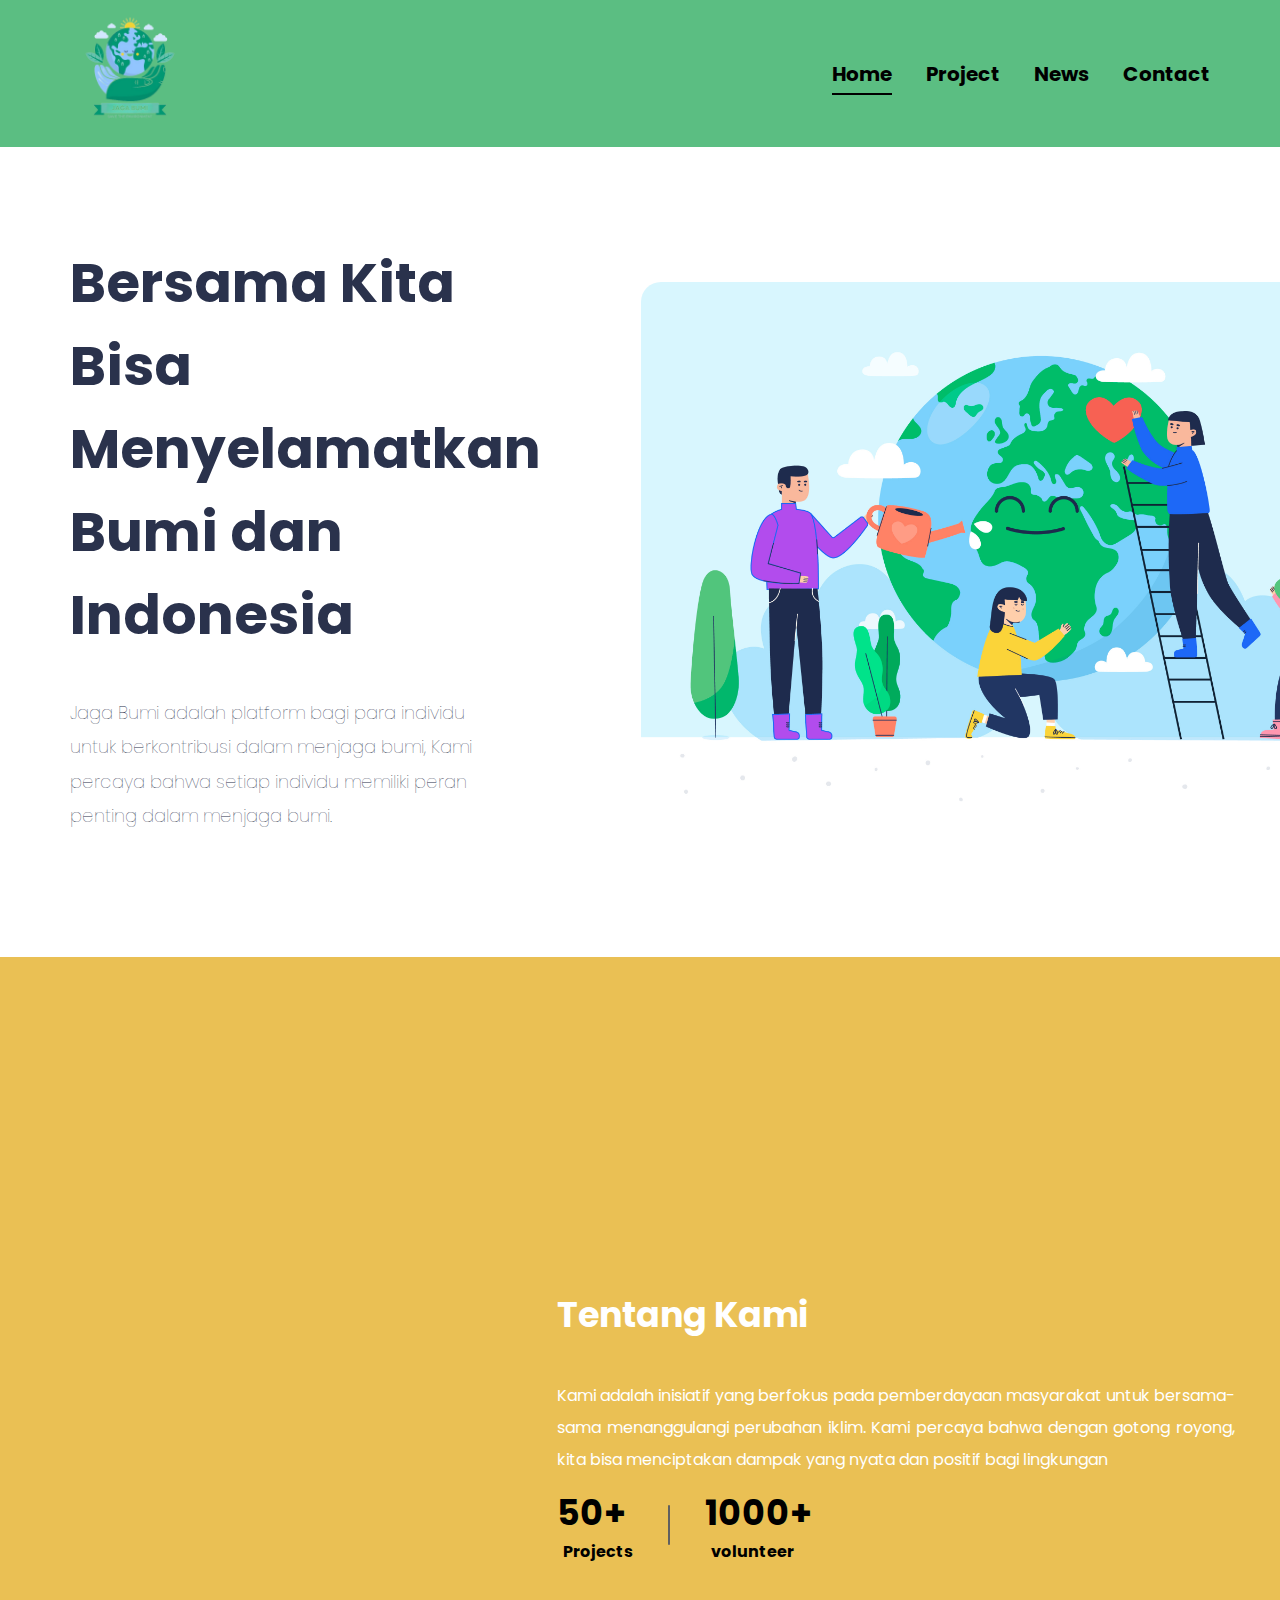
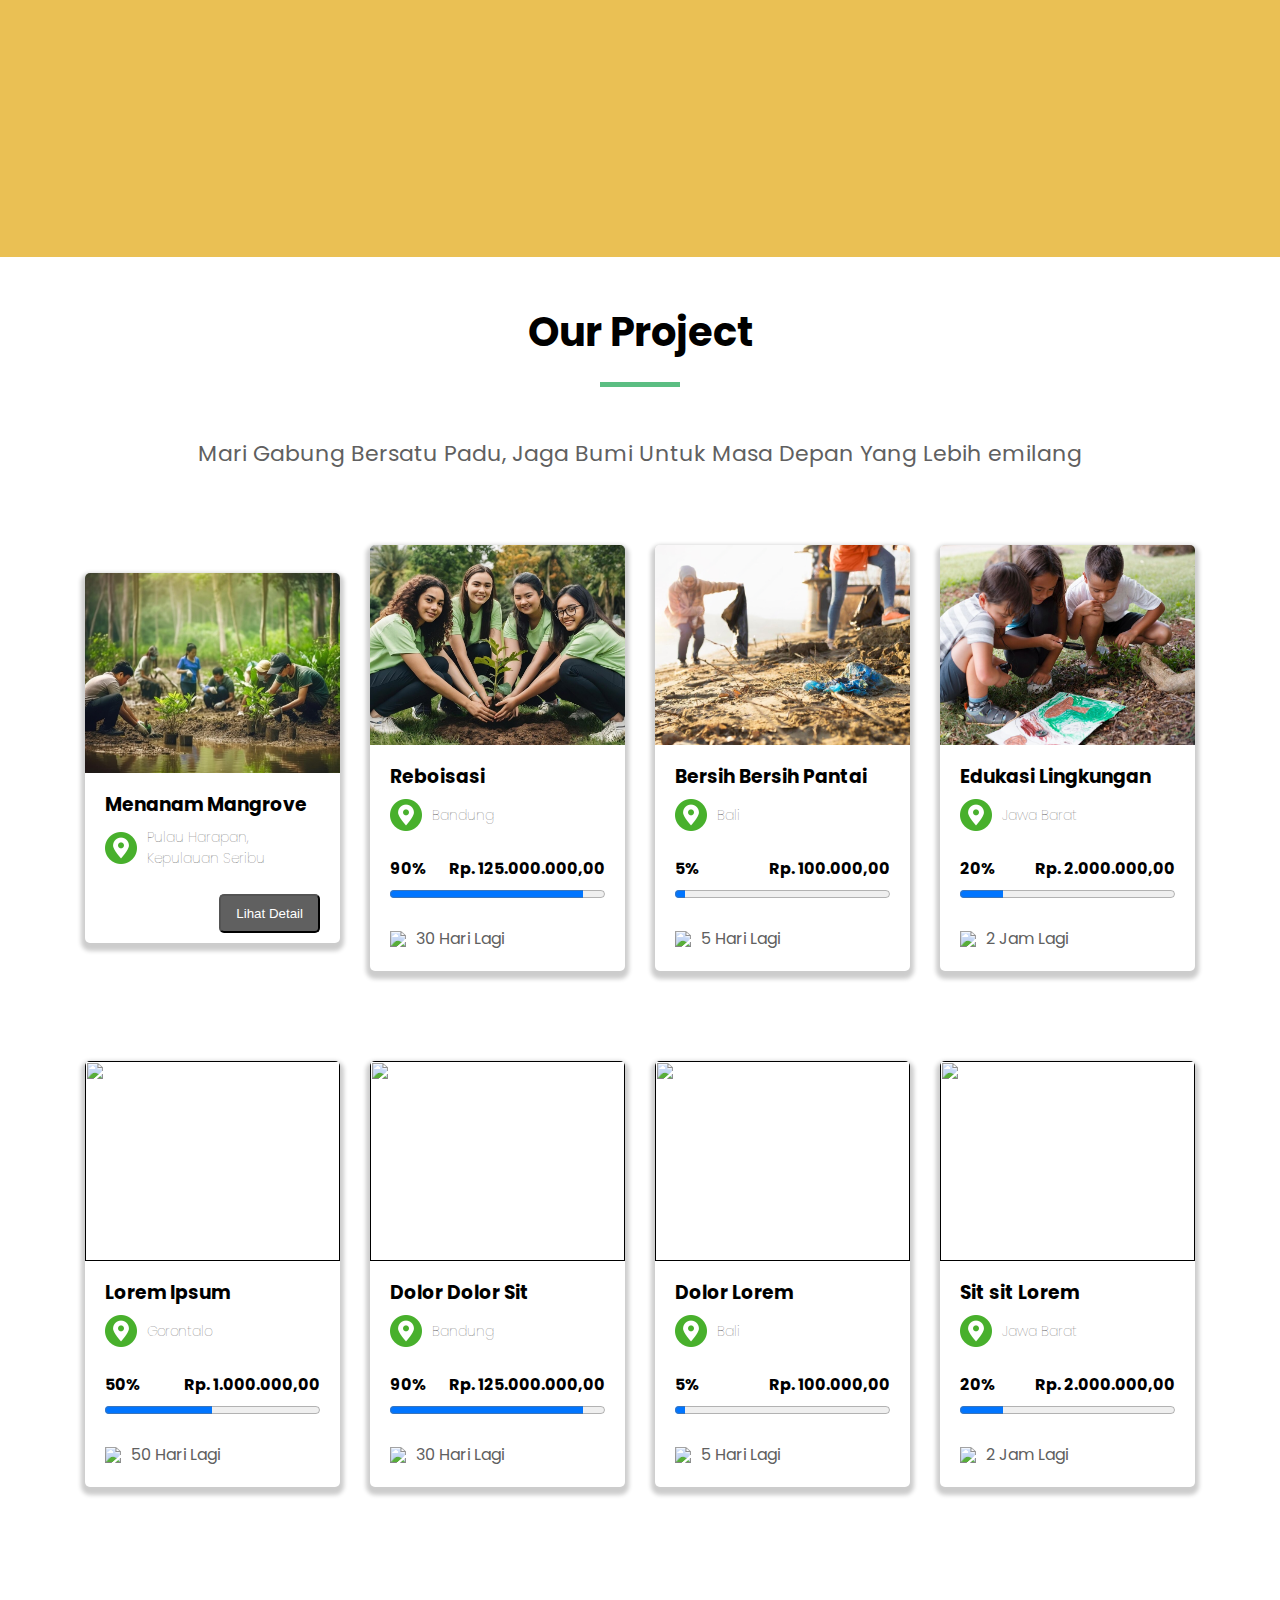
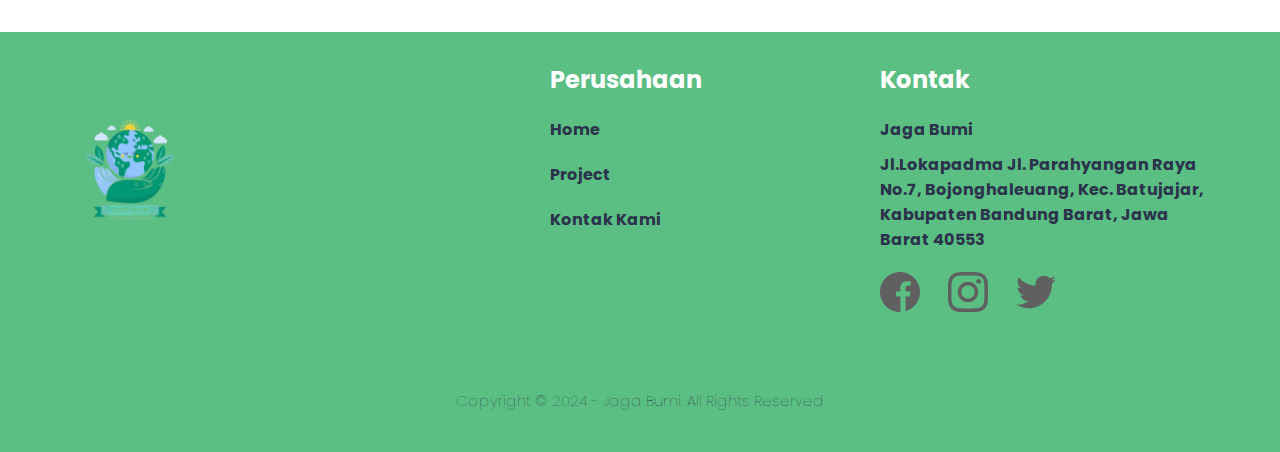
==== index.html @ f119bf0b "first commit" ====
<!DOCTYPE html>
<html>
  <head>
    <title>Jaga Bumi</title>
    <meta name="viewport" content="width=device-width, initial-scale=1.0" />
    <link
      rel="shortcut icon"
      href="assets/image/logo.png"
      type="image/x-icon"
    />
    <link rel="stylesheet" type="text/css" href="assets/styles/style.css" />
    <link rel="preconnect" href="https://fonts.googleapis.com" />
    <link rel="preconnect" href="https://fonts.gstatic.com" crossorigin />
    <link rel="preconnect" href="https://fonts.googleapis.com" />
    <link rel="preconnect" href="https://fonts.gstatic.com" crossorigin />
    <link
      href="https://fonts.googleapis.com/css2?family=Poppins:ital,wght@0,400;0,500;0,600;0,700;1,300;1,400;1,500;1,600&display=swap"
      rel="stylesheet"
    />
  </head>
  <body>
    <header>
      <!-- Navigation Bar-->
      <nav>
        <div class="header-logo">
          <a href="index.html">
            <img
              src="assets/image/logo.png"
              alt="Logo"
              class="logo"
              width="120px"
            />
          </a>
        </div>
        <ul class="nav-header">
          <li class="nav-item active"><a href="#jumbotron">Home</a></li>
          <li class="nav-item"><a href="#tentang-kami">Project</a></li>
          <li class="nav-item"><a href="#product">News</a></li>
          <li class="nav-item"><a href="#product">Contact</a></li>
        </ul>
        <a href="" class="nav-header-responsive">&#9776;</a>
      </nav>

      <!-- JUMBOTRON -->
      <div id="jumbotron">
        <div id="jumbotron-text">
          <h1>Bersama Kita Bisa Menyelamatkan Bumi dan Indonesia</h1>
          <p>
            Jaga Bumi adalah platform bagi para individu untuk berkontribusi
            dalam menjaga bumi, Kami percaya bahwa setiap individu memiliki
            peran penting dalam menjaga bumi.
          </p>
        </div>
        <div id="jumbotron-illustration">
          <img
            src="assets/image/aside.jpg"
            alt="gambar-furniture"
            class="gambar-furniture"
          />
        </div>
      </div>
    </header>
    <main>
      <article id="tentang-kami">
        <div class="tentang-kami-image"></div>
        <div class="tentang-kami-description">
          <h2>Tentang Kami</h2>
          <p>
            Kami adalah inisiatif yang berfokus pada pemberdayaan masyarakat
            untuk bersama-sama menanggulangi perubahan iklim. Kami percaya bahwa
            dengan gotong royong, kita bisa menciptakan dampak yang nyata dan
            positif bagi lingkungan
          </p>
          <div class="stats">
            <div>
              <p class="text-primary stats-header">50+</p>
              <p class="stats-description">Projects</p>
            </div>
            <span class="stats-divider"></span>
            <div>
              <p class="text-primary stats-header">1000+</p>
              <p class="stats-description">volunteer</p>
            </div>
          </div>
        </div>
      </article>
      <!-- Our Projects-->
      <article id="project">
        <h2>Our Project</h2>
        <div class="underline"></div>
        <p>
          Mari Gabung Bersatu Padu, Jaga Bumi Untuk Masa Depan Yang Lebih
          emilang
        </p>
        <div class="project-container">
          <div class="project-item">
            <a href="">
              <img src="assets/image/tanam-mangrove.jpeg" />
              <div class="project-description">
                <h3>Menanam Mangrove</h3>
                <div class="project-location">
                  <img src="assets/image/location.png" alt="" />
                  <p>Pulau Harapan, Kepulauan Seribu</p>
                </div>
                <div class="product-button" style="text-align: right">
                  <button href="#" class="btn btn-grey">Lihat Detail</button>
                </div>
              </div>
            </a>
          </div>
          <div class="project-item">
            <a href="">
              <img src="assets/image/tanam-hutan.jpeg" />
              <div class="project-description">
                <h3>Reboisasi</h3>
                <div class="project-location">
                  <img src="assets/image/location.png" alt="" />
                  <p>Bandung</p>
                </div>
                <div class="project-status">
                  <p class="project-status-percent">90%</p>
                  <p class="project-cash">Rp. 125.000.000,00</p>
                </div>
                <progress value="90" max="100"></progress>
                <div class="project-time">
                  <img src="assets/image/clock.png" />
                  <p>30 Hari Lagi</p>
                </div>
              </div>
            </a>
          </div>
          <div class="project-item">
            <a href="">
              <img src="assets/image/bersih-pantai.png" />
              <div class="project-description">
                <h3>Bersih Bersih Pantai</h3>
                <div class="project-location">
                  <img src="assets/image/location.png" alt="" />
                  <p>Bali</p>
                </div>
                <div class="project-status">
                  <p class="project-status-percent">5%</p>
                  <p class="project-cash">Rp. 100.000,00</p>
                </div>
                <progress value="5" max="100"></progress>
                <div class="project-time">
                  <img src="assets/image/clock.png" />
                  <p>5 Hari Lagi</p>
                </div>
              </div>
            </a>
          </div>
          <div class="project-item">
            <a href="">
              <img src="assets/image/edukasi-lingkungan.jpg" />
              <div class="project-description">
                <h3>Edukasi Lingkungan</h3>
                <div class="project-location">
                  <img src="assets/image/location.png" alt="" />
                  <p>Jawa Barat</p>
                </div>
                <div class="project-status">
                  <p class="project-status-percent">20%</p>
                  <p class="project-cash">Rp. 2.000.000,00</p>
                </div>
                <progress value="20" max="100"></progress>
                <div class="project-time">
                  <img src="assets/image/clock.png" />
                  <p>2 Jam Lagi</p>
                </div>
              </div>
            </a>
          </div>
        </div>
        <div class="project-container">
          <div class="project-item">
            <a href="">
              <img src="assets/image/project3.jpg" />
              <div class="project-description">
                <h3>Lorem Ipsum</h3>
                <div class="project-location">
                  <img src="assets/image/location.png" alt="" />
                  <p>Gorontalo</p>
                </div>
                <div class="project-status">
                  <p class="project-status-percent">50%</p>
                  <p class="project-cash">Rp. 1.000.000,00</p>
                </div>
                <progress value="50" max="100"></progress>
                <div class="project-time">
                  <img src="assets/image/clock.png" />
                  <p>50 Hari Lagi</p>
                </div>
              </div>
            </a>
          </div>
          <div class="project-item">
            <a href="">
              <img src="assets/image/project4.jpg" />
              <div class="project-description">
                <h3>Dolor Dolor Sit</h3>
                <div class="project-location">
                  <img src="assets/image/location.png" alt="" />
                  <p>Bandung</p>
                </div>
                <div class="project-status">
                  <p class="project-status-percent">90%</p>
                  <p class="project-cash">Rp. 125.000.000,00</p>
                </div>
                <progress value="90" max="100"></progress>
                <div class="project-time">
                  <img src="assets/image/clock.png" />
                  <p>30 Hari Lagi</p>
                </div>
              </div>
            </a>
          </div>
          <div class="project-item">
            <a href="">
              <img src="assets/image/project1.jpg" />
              <div class="project-description">
                <h3>Dolor Lorem</h3>
                <div class="project-location">
                  <img src="assets/image/location.png" alt="" />
                  <p>Bali</p>
                </div>
                <div class="project-status">
                  <p class="project-status-percent">5%</p>
                  <p class="project-cash">Rp. 100.000,00</p>
                </div>
                <progress value="5" max="100"></progress>
                <div class="project-time">
                  <img src="assets/image/clock.png" />
                  <p>5 Hari Lagi</p>
                </div>
              </div>
            </a>
          </div>
          <div class="project-item">
            <a href="">
              <img src="assets/image/project2.jpg" />
              <div class="project-description">
                <h3>Sit sit Lorem</h3>
                <div class="project-location">
                  <img src="assets/image/location.png" alt="" />
                  <p>Jawa Barat</p>
                </div>
                <div class="project-status">
                  <p class="project-status-percent">20%</p>
                  <p class="project-cash">Rp. 2.000.000,00</p>
                </div>
                <progress value="20" max="100"></progress>
                <div class="project-time">
                  <img src="assets/image/clock.png" />
                  <p>2 Jam Lagi</p>
                </div>
              </div>
            </a>
          </div>
        </div>
      </article>
    </main>

    <!-- Footer -->
    <footer id="footer">
      <div class="footer-content">
        <div class="footer-logo">
          <img src="assets/image/logo.png" / width="120px" style="margin-top:
          50px;" rounded>
        </div>
        <div class="footer-menu">
          <h4 class="text-primary">Perusahaan</h4>
          <ul>
            <li class="nav-item"><a href="#home">Home</a></li>
            <li class="nav-item"><a href="#products">Project</a></li>
            <li class="nav-item"><a href="#kontak-kami">Kontak Kami</a></li>
          </ul>
        </div>
        <div class="footer-kontak">
          <h4 class="text-primary">Kontak</h4>
          <p>Jaga Bumi</p>
          <p>
            Jl.Lokapadma Jl. Parahyangan Raya No.7, Bojonghaleuang, Kec.
            Batujajar, Kabupaten Bandung Barat, Jawa Barat 40553
          </p>
          <div class="social-media-group">
            <a href="">
              <div class="social-media facebook"></div>
            </a>
            <a href="">
              <div class="social-media instagram"></div>
            </a>
            <a href="">
              <div class="social-media twitter"></div>
            </a>
          </div>
        </div>
      </div>
      <div class="footer-copyright">
        <p>Copyright &copy; 2024 - Jaga Bumi. All Rights Reserved</p>
      </div>
    </footer>
    <script src="assets/js/script.js"></script>
  </body>
</html>
---- assets/styles/style.css ----
@keyframes slideDown {
  from {
    opacity: 0.2;
    margin-top: -40px;
  }
  to {
    opacity: 1;
  }
}

* {
  padding: 0px;
  margin: 0px;
  box-sizing: border-box;
}

body {
  background-color: white;
  font-family: "Poppins", sans-serif;
}

header {
  margin: 0 auto;
  display: inline;
}

header > nav {
  position: sticky;
  top: 0;
  padding: 10px 70px;
  display: flex;
  width: 100%;
  align-items: center;
  z-index: 1;
  background-color: #5bbe82;
}

.header-logo {
  flex-grow: 1;
}

nav > .nav-header {
  flex-grow: 3;
  display: inline-block;
  text-align: right;
  background-color: #5bbe82;
}

.nav-header .nav-item {
  list-style: none;
  display: inline;
  margin-right: 30px;
}

.nav-header .nav-item:last-child {
  margin-right: 0px;
}

.nav-header .nav-item a {
  background-color: #5bbe82;
  color: black;
  font-size: 20px;
  font-weight: bold;
  text-decoration: none;
  padding-bottom: 5px;
}

.active > a,
.nav-header .nav-item a:hover {
  color: black;
  border-bottom: 2px solid black;
}

.nav-header-responsive {
  text-decoration: none;
  padding: 10px;
  border-radius: 5px;
  display: none;
  font-size: 35px;
  color: #212529;
}

#tentang-kami {
  height: 100vh;
  background-color: rgba(234, 192, 84, 255);
  display: flex;
  align-items: center;
}

.tentang-kami-image {
  flex-basis: 40%;
  background-image: url("../image/tentang-kami.jpg");
  background-attachment: fixed;
  background-size: cover;
  background-repeat: no-repeat;
  height: 100%;
}

.tentang-kami-description {
  flex-basis: 60%;
  padding: 45px;
}

.tentang-kami-description > h2 {
  margin: 30px 0px 10px;
  font-size: 35px;
  font-family: "Poppins", sans-serif;
  line-height: 2;
  text-align: justify;
  color: white;
}

.tentang-kami-description > p {
  margin: 30px 0px 10px;
  font-family: "Poppins", sans-serif;
  line-height: 2;
  text-align: justify;
  color: white;
}

.stats {
  margin-top: 10px;
  display: flex;
  align-items: center;
}

.stats-divider {
  height: 40px;
  width: 2px;
  margin: 0px 35px;
  border-radius: 5px;
  background-color: #606060;
}

.stats-header {
  font-family: "Poppins", sans-serif;
  font-size: 35px;
  font-weight: bold;
}

.stats-description {
  font-family: "Poppins", sans-serif;
  font-weight: bold;
  margin-left: 6px;
}
.underline {
  width: 80px;
  height: 5px;
  background-color: #5bbe82;
  margin: 20px auto 50px;
}

#jumbotron {
  display: flex;
  padding: 0px 70px;
  align-items: center;
  height: 90vh;
}

#jumbotron-text,
#jumbotron-illustration {
  flex-grow: 1;
}

#jumbotron-text > h1 {
  font-family: "Poppins", sans-serif;
  color: #2a324c;
  font-size: 55px;
}

#jumbotron-text > p {
  padding-right: 50px;
  font-size: 18px;
  font-weight: lighter;
  font-family: "Poppins", sans-serif;
  color: #2a324c;
  line-height: 1.9;
  margin: 40px 0 30px;
}

.gambar-furniture {
  width: 800px;
  border-radius: 20px;
  margin-left: 100px;
}

.btn {
  text-decoration: none;
  padding: 10px 15px;
  border-radius: 5px;
}

.btn-grey {
  background-color: #606060;
  color: white;
}

#project {
  padding: 25px 70px 80px;
  text-align: center;
}

#project > h2 {
  font-size: 40px;
  margin-top: 20px;
}

.underline {
  width: 80px;
  height: 5px;
  background-color: #5bbe82;
  margin: 20px auto 50px;
}

#project > p {
  font-size: 22px;
  color: #606060;
  margin-bottom: 50px;
}

.project-container {
  display: flex;
  align-items: center;
  padding: 10px 0px;
  margin-bottom: 40px;
}

.project-item {
  box-shadow: 0 4px 4px 4px rgba(0, 0, 0, 0.2);
  margin: 15px;
  flex-basis: 25%;
  border-radius: 5px;
  transition: margin-top 1s;
}

.project-item > a {
  text-decoration: none;
  color: black;
}

.project-item:hover {
  margin-top: -40px;
}

.project-item > a > img {
  width: 100%;
  object-fit: cover;
  height: 200px;
  border-radius: 5px 5px 0px 0px;
}

.project-description {
  padding: 10px 20px;
  text-align: left;
}

.project-location {
  display: flex;
  align-items: center;
  margin-top: 8px;
  margin-bottom: 25px;
}

.project-location > p {
  margin-left: 10px;
  color: #606060;
  font-size: 14px;
  font-weight: lighter;
}

progress {
  width: 100%;
}

.project-status {
  display: flex;
  justify-content: space-between;
}

.project-status-percent,
.project-cash {
  font-weight: bold;
  display: inline;
}

.project-cash {
  text-align: right;
}

.project-time {
  margin: 20px 0px 10px;
  display: flex;
  align-items: center;
}

.project-time p {
  margin-left: 10px;
  display: inline;
  color: #606060;
}

#footer {
  font-family: "Poppins", sans-serif;
  padding: 30px 70px 0px;
  background-color: #5bbe82;
}

.footer-content {
  display: flex;
}

.footer-logo,
.footer-kontak,
.footer-menu {
  font-weight: bold;
  flex: 1;
}

.footer-menu {
  padding-left: 150px;
}

.footer-menu h4,
.footer-kontak h4 {
  font-family: "Poppins", sans-serif;
  color: white;
  font-weight: bold;
  font-size: 24px;
  margin-bottom: 20px;
}

.footer-kontak p {
  font-weight: bold;
  margin-bottom: 10px;
  color: #2a324c;
}

.footer-menu li {
  font-weight: bold;
  list-style: none;
  margin: 0px 0px 20px;
}

.footer-menu li > a {
  font-weight: bold;
  text-decoration: none;
  color: #2a324c;
}

.footer-logo > p {
  font-weight: bold;
  margin-top: 25px;
  font-size: 16px;
  line-height: 9000;
  text-align: center;
  color: #2a324c;
}

.footer-copyright {
  font-weight: bold;
  padding: 20px 0px 40px;
  margin-top: 50px;
  font-size: 15px;
  font-weight: lighter;
  text-align: center;
  color: #2a324c;
}

.social-media {
  font-weight: bold;
  height: 40px;
  width: 40px;
  background-size: cover;
}

.social-media-group {
  margin-top: 20px;
}

.social-media-group a {
  display: inline-block;
  margin-right: 25px;
  text-decoration: none;
  height: 40px;
  width: 40px;
}

.instagram {
  background-image: url("../image/instagram.svg");
}

.facebook {
  background-image: url("../image/facebook.svg");
}

.twitter {
  background-image: url("../image/twitter.svg");
}

@media (max-width: 1100px) {
  .nav-header {
    padding: 10px 70px;
    position: absolute;
    top: 80px;
    left: 0px;
    flex-grow: 0;
    width: 100%;
    box-shadow: 0 4px 4px 2px rgba(0, 0, 0, 0.2);
    border-top: 1px solid #bebebe;
    opacity: 0;
  }

  .slide-down {
    opacity: 1 !important;
    animation: slideDown 0.5s;
  }

  .nav-header .nav-item {
    list-style: none;
    display: block;
    padding: 10px;
    text-align: left;
  }

  .nav-header .nav-item:last-child a {
    display: block;
    margin-bottom: 10px;
    text-align: center;
  }

  .active > a,
  .nav-header .nav-item a:hover {
    color: grey;
    border-bottom: none;
  }

  .nav-header-responsive {
    display: inline-block;
  }

  #jumbotron {
    padding-bottom: 10px;
  }

  #jumbotron-text > h1 {
    background-color: #5bbe82;
    font-size: 1px;
  }

  #jumbotron-illustration > img {
    width: 100%;
    margin-top: 90px;
    margin-right: 120px;
    margin-left: 130px;
  }

  #tentang-kami {
    display: flex;
    flex-direction: column;
    align-items: center;
  }

  .tentang-kami-image {
    width: 100%;
    height: 500px;
  }

  #product {
    padding-bottom: 70px !important;
    text-align: center;
  }

  .product-container {
    flex-direction: column;
  }

  .product-item {
    transition: none;
  }

  .product-item:hover {
    margin-top: 15px !important;
  }

  .footer-content {
    text-align: right;
    flex-direction: column;
  }

  .footer-menu {
    margin: 40px 0px;
    padding-left: 0px;
  }
}

@media screen and (max-width: 900px) {
  .nav-header {
    padding: 5px;
  }

  header > nav {
    padding: 5px;
  }

  #jumbotron {
    flex-direction: column-reverse;
    margin-top: 60px;
    padding: 0px 25px 25px;
    text-align: center;
  }

  #jumbotron-text > h1 {
    font-size: 35px;
  }

  #jumbotron-text > p {
    text-align: justify;
    font-size: 16px;
    margin-top: 25px;
    padding-right: 0px;
  }

  #jumbotron-illustration > img {
    width: 200px;
    margin-bottom: 20px;
  }

  .table-responsive {
    overflow: scroll;
  }
}

@media screen and (max-width: 500px) {
  .nav-header {
    padding: 10px 20px;
  }

  #jumbotron {
    margin-top: 10px;
  }

  #tentang-kami {
    height: auto;
  }

  #produk {
    padding: 15px 10px;
  }

  .project-item {
    flex-basis: 60%;
  }

  .cerita-siswa-img {
    width: 250px;
    height: 250px;
    border-radius: 100px 0 100px;
  }

  .cerita-siswa-border {
    height: 250px;
    width: 250px;
    border-radius: 100px 0px 100px;
    right: 20px;
    border: 8px solid #ff9045;
    bottom: 20px;
  }

  .table-responsive {
    width: 90%;
  }

  .social-media,
  .social-media-group a {
    width: 24px;
    height: 24px;
  }
}

@media screen and (max-width: 375px) {
  #jumbotron {
    margin-top: 100px;
  }
}

@media screen and (max-width: 350px) {
  #jumbotron {
    margin-top: 220px;
  }
}
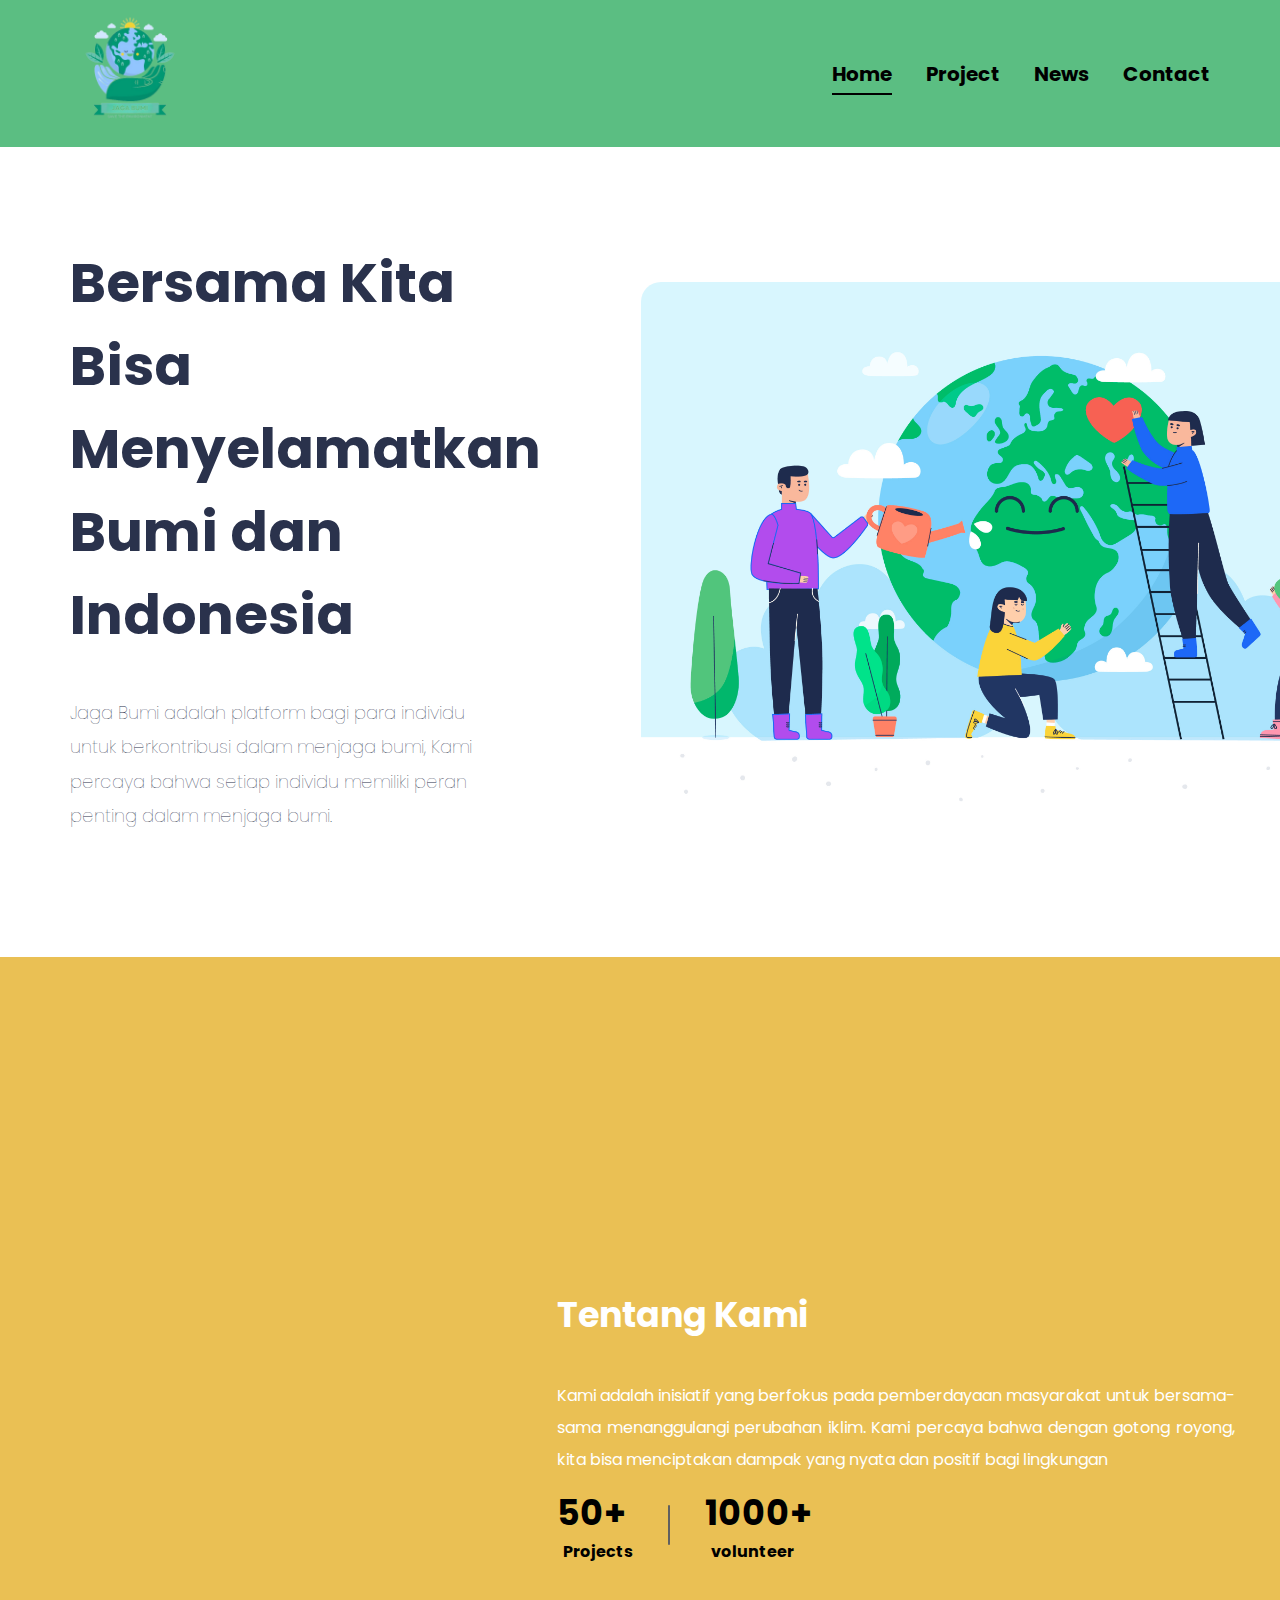
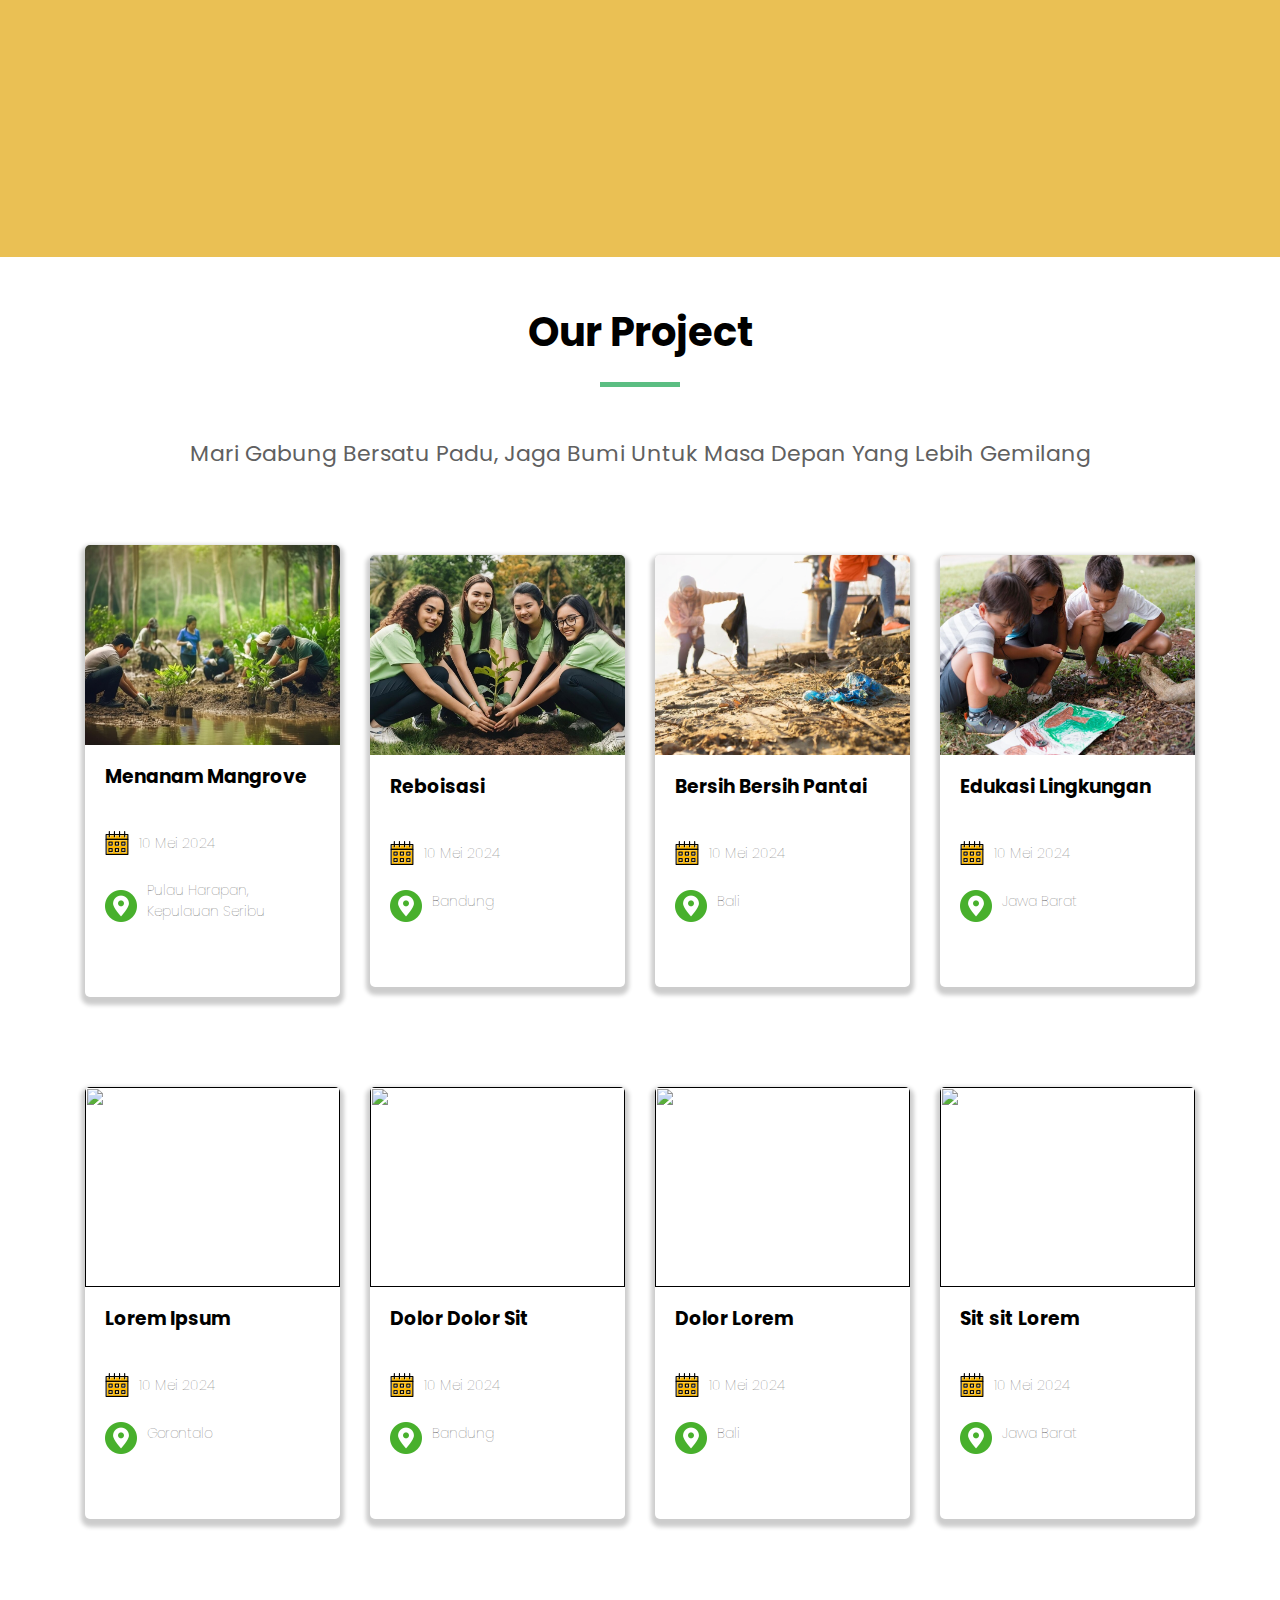
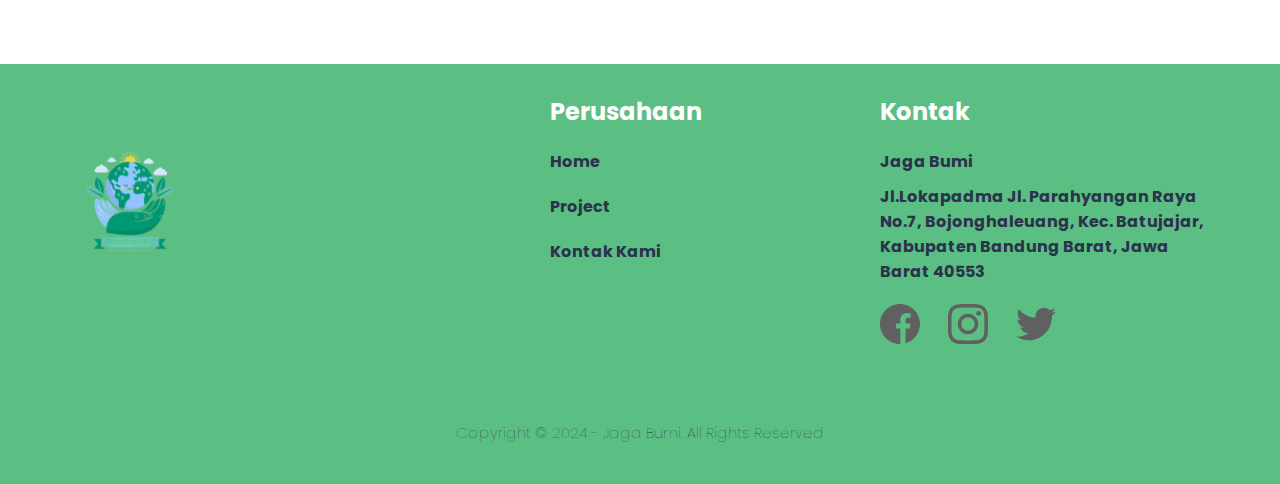
==== commit b77ae8ae: "update tampilan Our Project" ====
--- a/index.html
+++ b/index.html
@@ -90,21 +90,22 @@
         <div class="underline"></div>
         <p>
           Mari Gabung Bersatu Padu, Jaga Bumi Untuk Masa Depan Yang Lebih
-          emilang
+          Gemilang
         </p>
         <div class="project-container">
           <div class="project-item">
-            <a href="">
+            <a href="#">
               <img src="assets/image/tanam-mangrove.jpeg" />
               <div class="project-description">
                 <h3>Menanam Mangrove</h3>
+                <div class="project-date">
+                  <img src="assets/image/calender-icon.png" alt="" />
+                  <p>10 Mei 2024</p>
+                </div>
                 <div class="project-location">
                   <img src="assets/image/location.png" alt="" />
                   <p>Pulau Harapan, Kepulauan Seribu</p>
                 </div>
-                <div class="product-button" style="text-align: right">
-                  <button href="#" class="btn btn-grey">Lihat Detail</button>
-                </div>
               </div>
             </a>
           </div>
@@ -113,19 +114,14 @@
               <img src="assets/image/tanam-hutan.jpeg" />
               <div class="project-description">
                 <h3>Reboisasi</h3>
+                <div class="project-date">
+                  <img src="assets/image/calender-icon.png" alt="" />
+                  <p>10 Mei 2024</p>
+                </div>
                 <div class="project-location">
                   <img src="assets/image/location.png" alt="" />
                   <p>Bandung</p>
                 </div>
-                <div class="project-status">
-                  <p class="project-status-percent">90%</p>
-                  <p class="project-cash">Rp. 125.000.000,00</p>
-                </div>
-                <progress value="90" max="100"></progress>
-                <div class="project-time">
-                  <img src="assets/image/clock.png" />
-                  <p>30 Hari Lagi</p>
-                </div>
               </div>
             </a>
           </div>
@@ -134,19 +130,14 @@
               <img src="assets/image/bersih-pantai.png" />
               <div class="project-description">
                 <h3>Bersih Bersih Pantai</h3>
+                <div class="project-date">
+                  <img src="assets/image/calender-icon.png" alt="" />
+                  <p>10 Mei 2024</p>
+                </div>
                 <div class="project-location">
                   <img src="assets/image/location.png" alt="" />
                   <p>Bali</p>
                 </div>
-                <div class="project-status">
-                  <p class="project-status-percent">5%</p>
-                  <p class="project-cash">Rp. 100.000,00</p>
-                </div>
-                <progress value="5" max="100"></progress>
-                <div class="project-time">
-                  <img src="assets/image/clock.png" />
-                  <p>5 Hari Lagi</p>
-                </div>
               </div>
             </a>
           </div>
@@ -155,19 +146,14 @@
               <img src="assets/image/edukasi-lingkungan.jpg" />
               <div class="project-description">
                 <h3>Edukasi Lingkungan</h3>
+                <div class="project-date">
+                  <img src="assets/image/calender-icon.png" alt="" />
+                  <p>10 Mei 2024</p>
+                </div>
                 <div class="project-location">
                   <img src="assets/image/location.png" alt="" />
                   <p>Jawa Barat</p>
                 </div>
-                <div class="project-status">
-                  <p class="project-status-percent">20%</p>
-                  <p class="project-cash">Rp. 2.000.000,00</p>
-                </div>
-                <progress value="20" max="100"></progress>
-                <div class="project-time">
-                  <img src="assets/image/clock.png" />
-                  <p>2 Jam Lagi</p>
-                </div>
               </div>
             </a>
           </div>
@@ -178,19 +164,14 @@
               <img src="assets/image/project3.jpg" />
               <div class="project-description">
                 <h3>Lorem Ipsum</h3>
+                <div class="project-date">
+                  <img src="assets/image/calender-icon.png" alt="" />
+                  <p>10 Mei 2024</p>
+                </div>
                 <div class="project-location">
                   <img src="assets/image/location.png" alt="" />
                   <p>Gorontalo</p>
                 </div>
-                <div class="project-status">
-                  <p class="project-status-percent">50%</p>
-                  <p class="project-cash">Rp. 1.000.000,00</p>
-                </div>
-                <progress value="50" max="100"></progress>
-                <div class="project-time">
-                  <img src="assets/image/clock.png" />
-                  <p>50 Hari Lagi</p>
-                </div>
               </div>
             </a>
           </div>
@@ -199,19 +180,14 @@
               <img src="assets/image/project4.jpg" />
               <div class="project-description">
                 <h3>Dolor Dolor Sit</h3>
+                <div class="project-date">
+                  <img src="assets/image/calender-icon.png" alt="" />
+                  <p>10 Mei 2024</p>
+                </div>
                 <div class="project-location">
                   <img src="assets/image/location.png" alt="" />
                   <p>Bandung</p>
                 </div>
-                <div class="project-status">
-                  <p class="project-status-percent">90%</p>
-                  <p class="project-cash">Rp. 125.000.000,00</p>
-                </div>
-                <progress value="90" max="100"></progress>
-                <div class="project-time">
-                  <img src="assets/image/clock.png" />
-                  <p>30 Hari Lagi</p>
-                </div>
               </div>
             </a>
           </div>
@@ -220,19 +196,14 @@
               <img src="assets/image/project1.jpg" />
               <div class="project-description">
                 <h3>Dolor Lorem</h3>
+                <div class="project-date">
+                  <img src="assets/image/calender-icon.png" alt="" />
+                  <p>10 Mei 2024</p>
+                </div>
                 <div class="project-location">
                   <img src="assets/image/location.png" alt="" />
                   <p>Bali</p>
                 </div>
-                <div class="project-status">
-                  <p class="project-status-percent">5%</p>
-                  <p class="project-cash">Rp. 100.000,00</p>
-                </div>
-                <progress value="5" max="100"></progress>
-                <div class="project-time">
-                  <img src="assets/image/clock.png" />
-                  <p>5 Hari Lagi</p>
-                </div>
               </div>
             </a>
           </div>
@@ -241,18 +212,13 @@
               <img src="assets/image/project2.jpg" />
               <div class="project-description">
                 <h3>Sit sit Lorem</h3>
+                <div class="project-date">
+                  <img src="assets/image/calender-icon.png" alt="" />
+                  <p>10 Mei 2024</p>
+                </div>
                 <div class="project-location">
                   <img src="assets/image/location.png" alt="" />
                   <p>Jawa Barat</p>
-                </div>
-                <div class="project-status">
-                  <p class="project-status-percent">20%</p>
-                  <p class="project-cash">Rp. 2.000.000,00</p>
-                </div>
-                <progress value="20" max="100"></progress>
-                <div class="project-time">
-                  <img src="assets/image/clock.png" />
-                  <p>2 Jam Lagi</p>
                 </div>
               </div>
             </a>
--- a/assets/styles/style.css
+++ b/assets/styles/style.css
@@ -184,17 +184,6 @@
   margin-left: 100px;
 }
 
-.btn {
-  text-decoration: none;
-  padding: 10px 15px;
-  border-radius: 5px;
-}
-
-.btn-grey {
-  background-color: #606060;
-  color: white;
-}
-
 #project {
   padding: 25px 70px 80px;
   text-align: center;
@@ -250,18 +239,38 @@
 }
 
 .project-description {
+  margin-bottom: 30px;
   padding: 10px 20px;
   text-align: left;
 }
 
+.project-description > h3 {
+  margin-bottom: 40px;
+}
+
 .project-location {
+  display: flex;
+  align-items: center;
+  margin-top: 10px;
+  margin-bottom: 25px;
+}
+
+.project-location > p {
+  margin-bottom: 10px;
+  margin-left: 10px;
+  color: #606060;
+  font-size: 14px;
+  font-weight: lighter;
+}
+
+.project-date {
   display: flex;
   align-items: center;
   margin-top: 8px;
   margin-bottom: 25px;
 }
 
-.project-location > p {
+.project-date > p {
   margin-left: 10px;
   color: #606060;
   font-size: 14px;
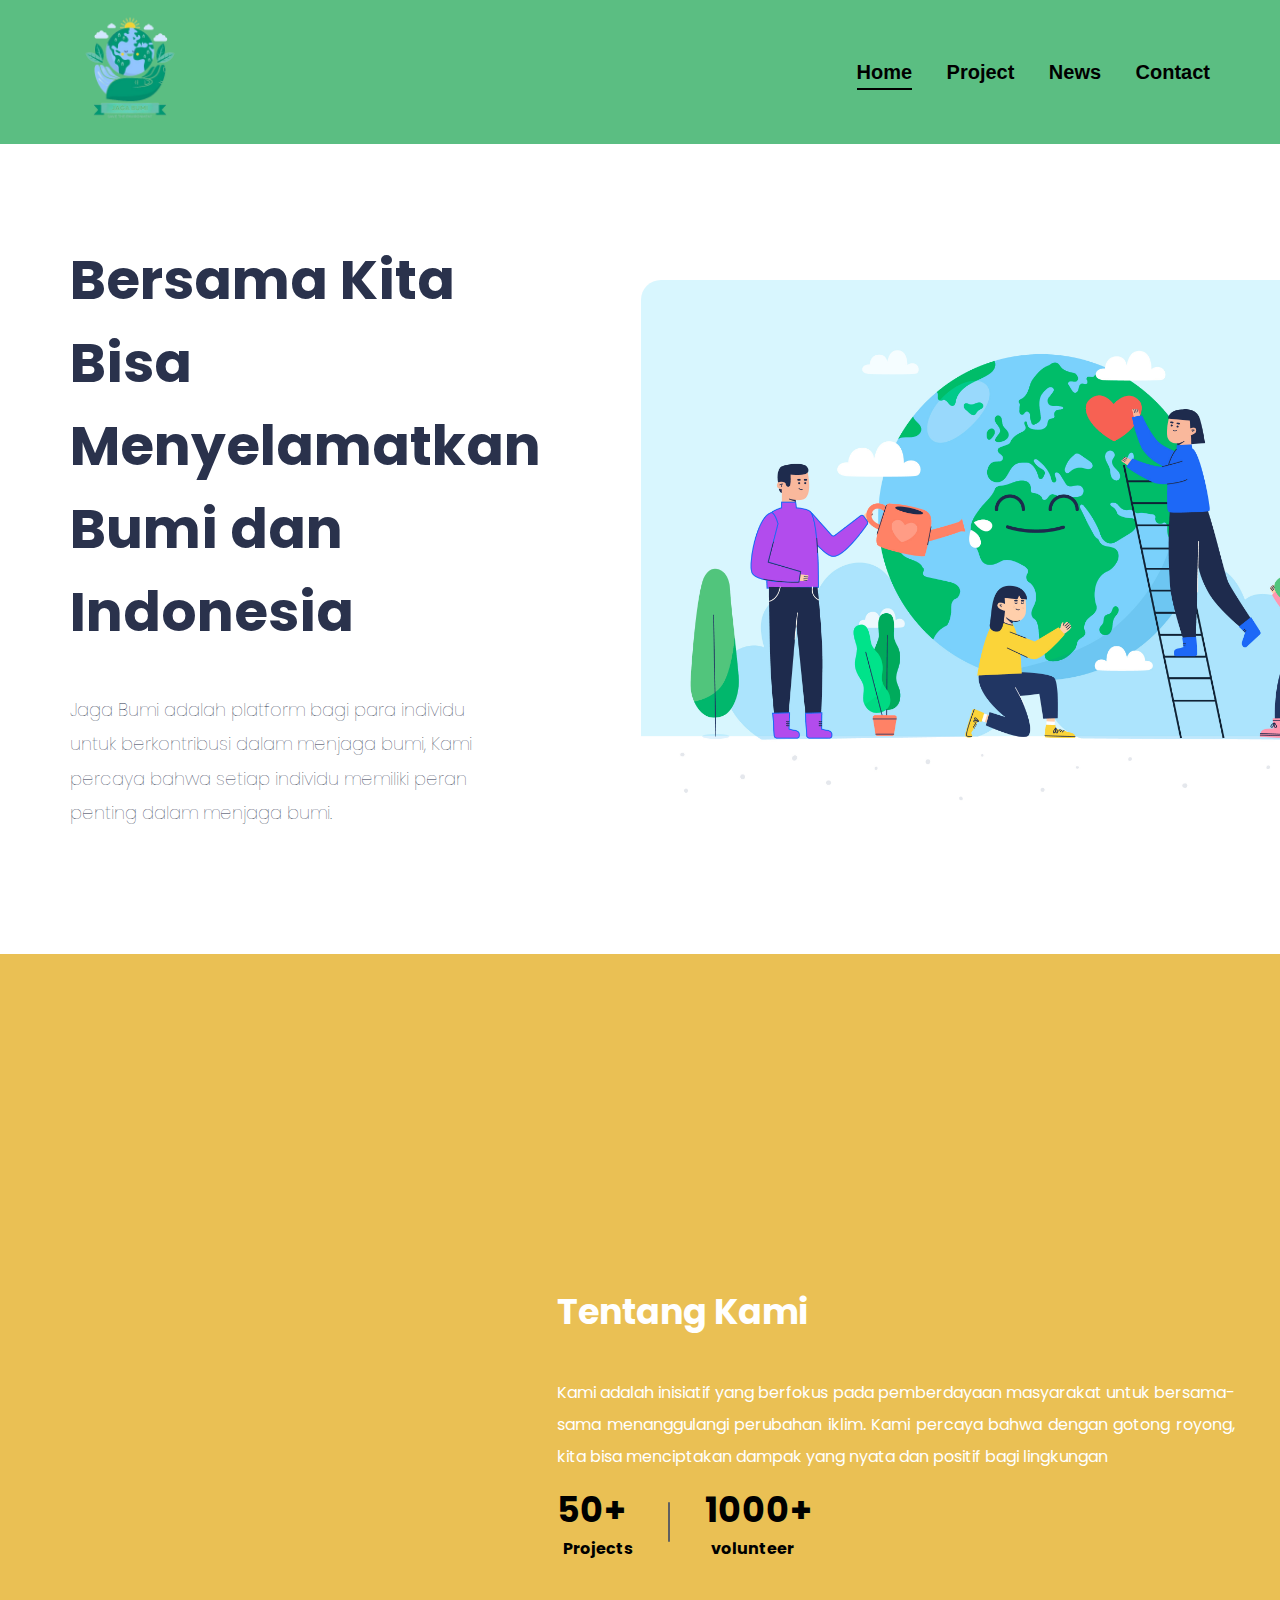
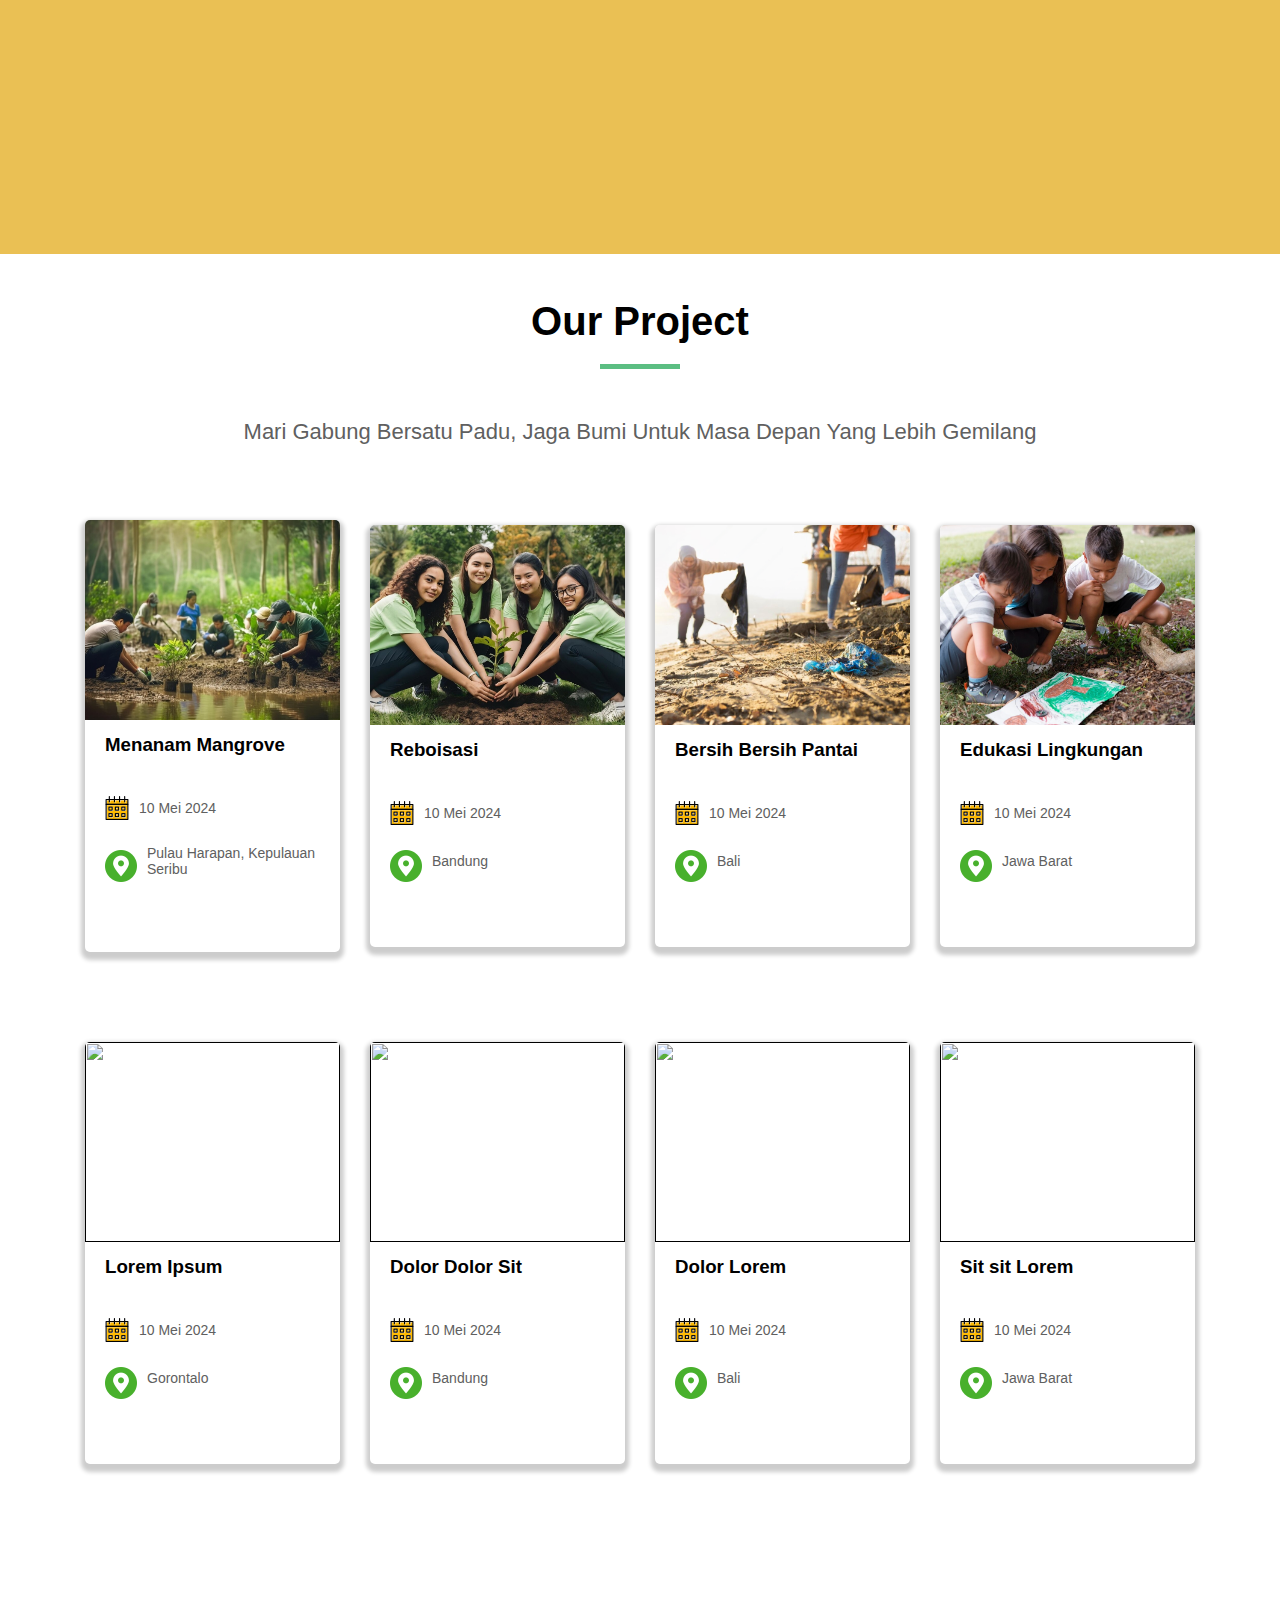
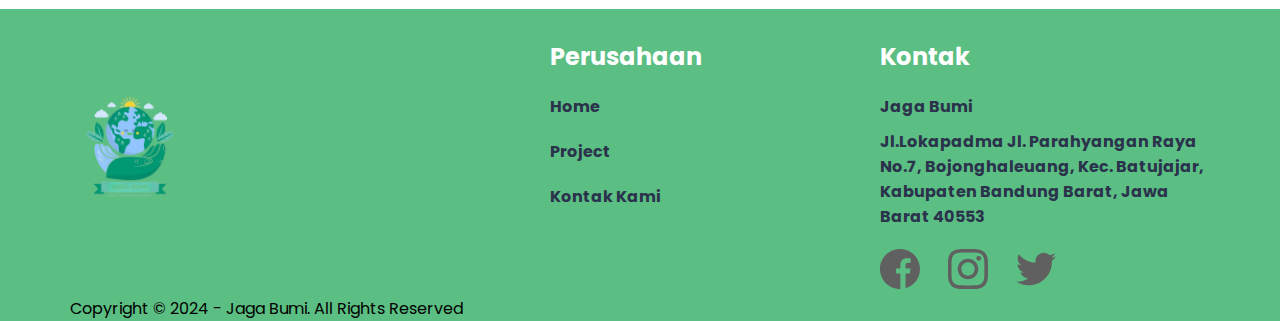
==== commit 8878bbf5: "menambahkan halaman news" ====
--- a/index.html
+++ b/index.html
@@ -35,7 +35,7 @@
         <ul class="nav-header">
           <li class="nav-item active"><a href="#jumbotron">Home</a></li>
           <li class="nav-item"><a href="#tentang-kami">Project</a></li>
-          <li class="nav-item"><a href="#product">News</a></li>
+          <li class="nav-item"><a href="news.html">News</a></li>
           <li class="nav-item"><a href="#product">Contact</a></li>
         </ul>
         <a href="" class="nav-header-responsive">&#9776;</a>
@@ -94,7 +94,7 @@
         </p>
         <div class="project-container">
           <div class="project-item">
-            <a href="#">
+            <a href="detail.html">
               <img src="assets/image/tanam-mangrove.jpeg" />
               <div class="project-description">
                 <h3>Menanam Mangrove</h3>
--- a/assets/styles/style.css
+++ b/assets/styles/style.css
@@ -14,9 +14,13 @@
   box-sizing: border-box;
 }
 
+html {
+  scroll-behavior: smooth;
+}
+
 body {
   background-color: white;
-  font-family: "Poppins", sans-serif;
+  font-family: "Roboto", sans-serif;
 }
 
 header {
@@ -308,6 +312,146 @@
   color: #606060;
 }
 
+/* Halaman Detail */
+
+.section-details-header {
+  min-height: 310px;
+  background: #e4e6eb;
+  margin-top: -70px;
+}
+
+.section-details-content {
+  margin-top: -210px;
+  min-height: 100vh;
+
+  .breadcrumb {
+    background-color: transparent;
+    padding: 0;
+    margin-bottom: 30px;
+  }
+
+  .breadcrumb-item {
+    &.active {
+      font-weight: bold;
+      color: #071c4d;
+    }
+  }
+
+  .card-details {
+    padding: 30px;
+    border-radius: 11px;
+
+    h1 {
+      font-size: 26px;
+    }
+
+    h2 {
+      font-size: 20px;
+    }
+
+    p {
+      font-size: 18px;
+      color: #312828;
+    }
+
+    h3 {
+      font-weight: 300;
+      font-size: 14px;
+      color: #071c4d;
+    }
+
+    .trip-information {
+      th {
+        padding-top: 5px;
+        padding-bottom: 5px;
+        font-weight: 400;
+        font-size: 18px;
+        color: #071c4d;
+      }
+
+      td {
+        font-weight: 300;
+        font-size: 18px;
+        color: #312828;
+      }
+
+      .text-blue {
+        color: #071c4d;
+        font-weight: bold;
+      }
+
+      .text-orange {
+        color: #ff9e53;
+        font-weight: bold;
+      }
+    }
+  }
+
+  .features {
+    margin-top: 20px;
+
+    h3 {
+      font-size: 18px;
+      color: #071c4d;
+      margin-bottom: 0;
+    }
+
+    p {
+      margin-bottom: 0;
+    }
+
+    .description {
+      margin-left: 10px;
+      overflow: hidden;
+      float: left;
+    }
+
+    .features-image {
+      width: 45px;
+      height: 45px;
+      float: left;
+    }
+  }
+
+  .gallery {
+    .xzoom-container {
+      display: block;
+      text-align: center; /* Center the image */
+      margin-bottom: 10px;
+      overflow: hidden; /* Ensure the image stays within the container */
+    }
+
+    .xzoom {
+      max-width: 55%; /* Make the image responsive */
+      height: auto; /* Maintain aspect ratio */
+      box-shadow: none;
+      border-radius: 10px;
+    }
+
+    .xactive {
+      border: 4px solid #1abc9c;
+      box-shadow: none;
+    }
+  }
+
+  .members {
+    .member-image {
+      width: 40px;
+      height: 40px;
+    }
+  }
+
+  .join-container {
+    margin-top: -16px;
+  }
+}
+
+.card-right {
+  border-bottom-left-radius: 0;
+  border-bottom-right-radius: 0;
+  border-bottom: 0;
+}
+
 #footer {
   font-family: "Poppins", sans-serif;
   padding: 30px 70px 0px;
@@ -361,16 +505,6 @@
   margin-top: 25px;
   font-size: 16px;
   line-height: 9000;
-  text-align: center;
-  color: #2a324c;
-}
-
-.footer-copyright {
-  font-weight: bold;
-  padding: 20px 0px 40px;
-  margin-top: 50px;
-  font-size: 15px;
-  font-weight: lighter;
   text-align: center;
   color: #2a324c;
 }
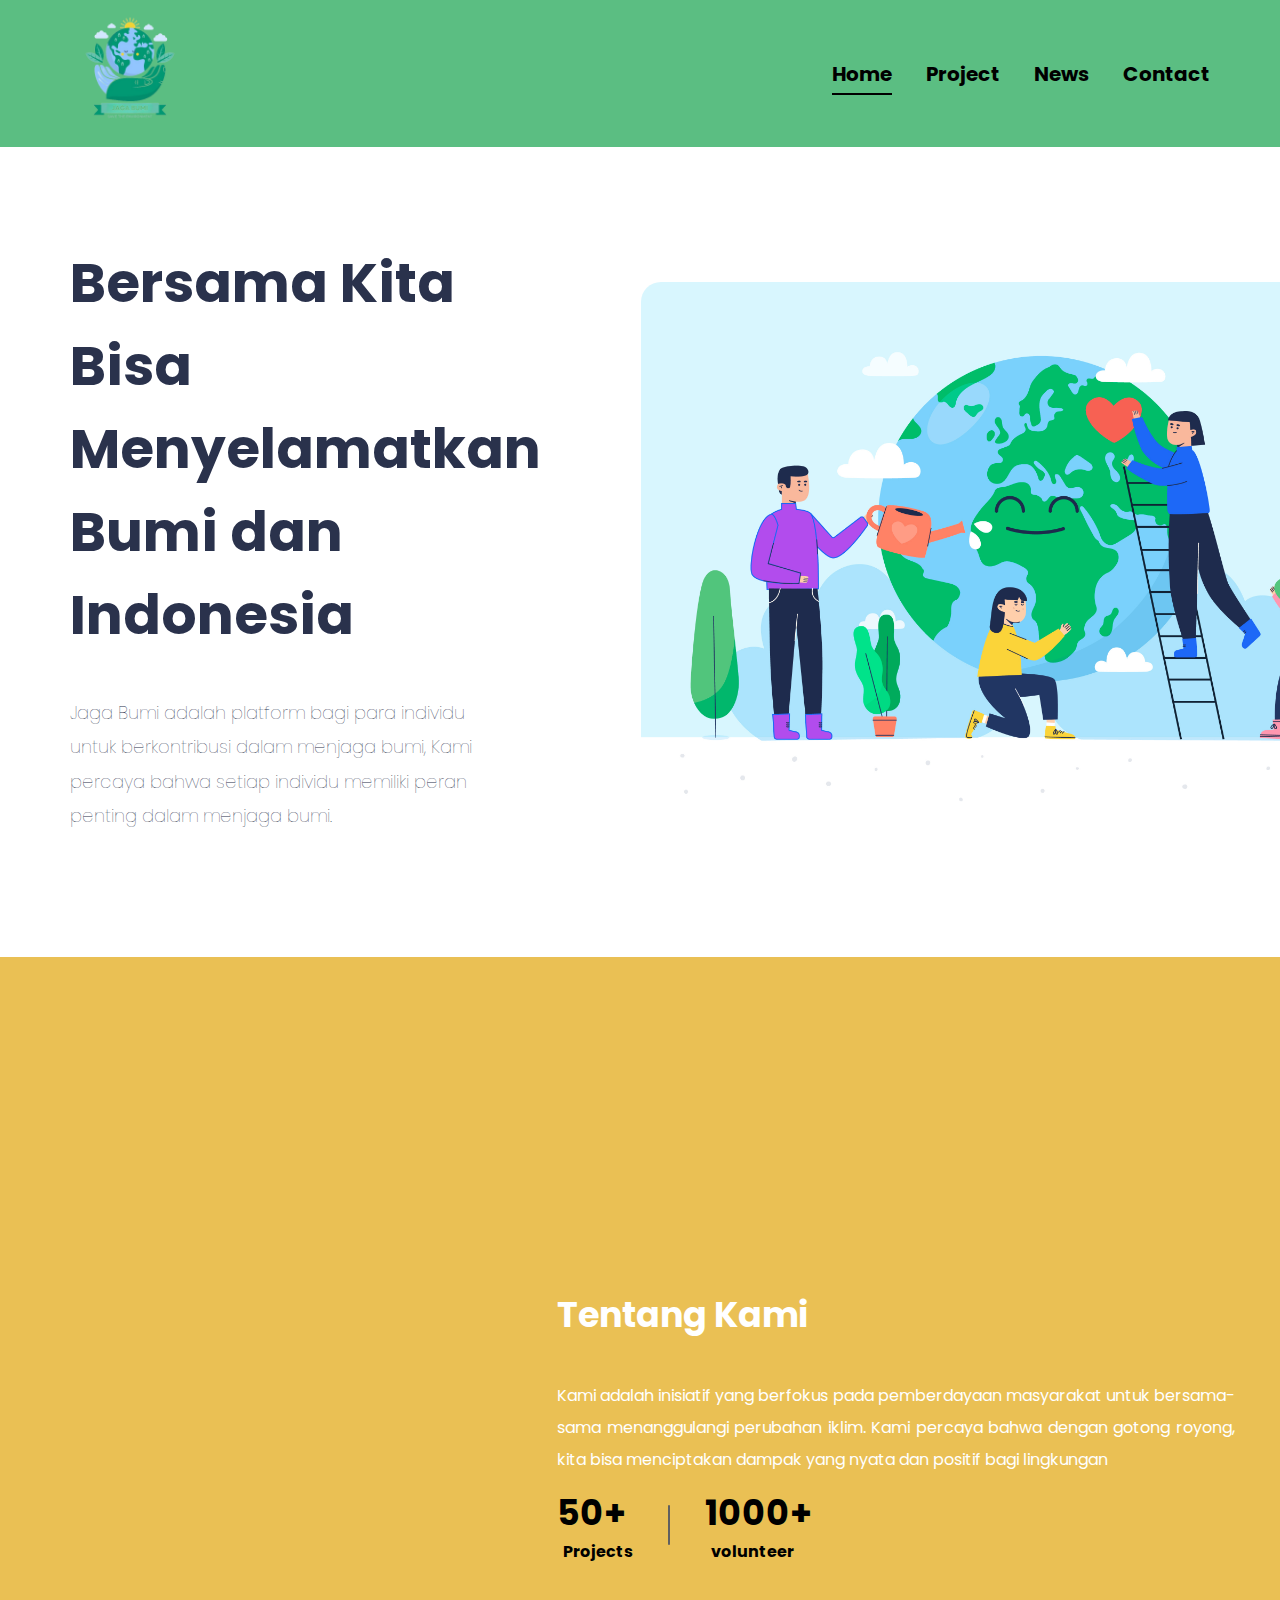
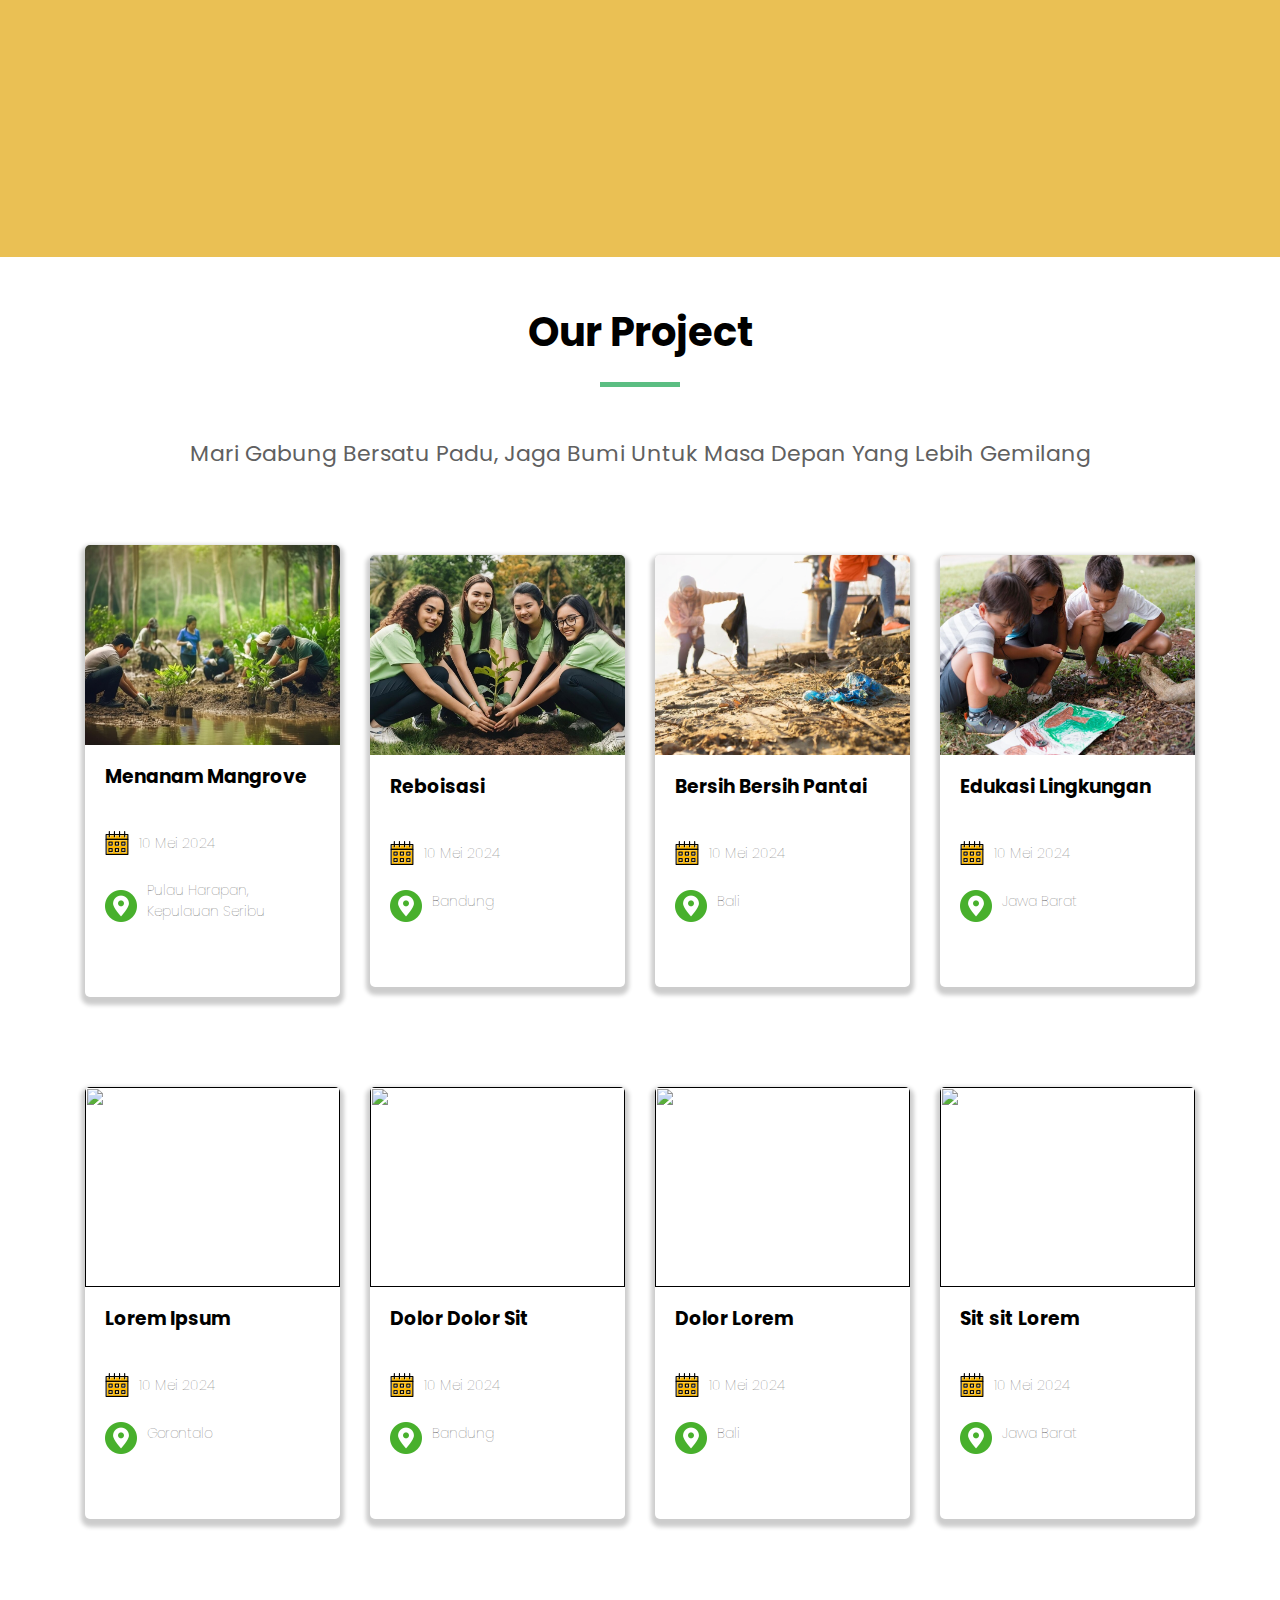
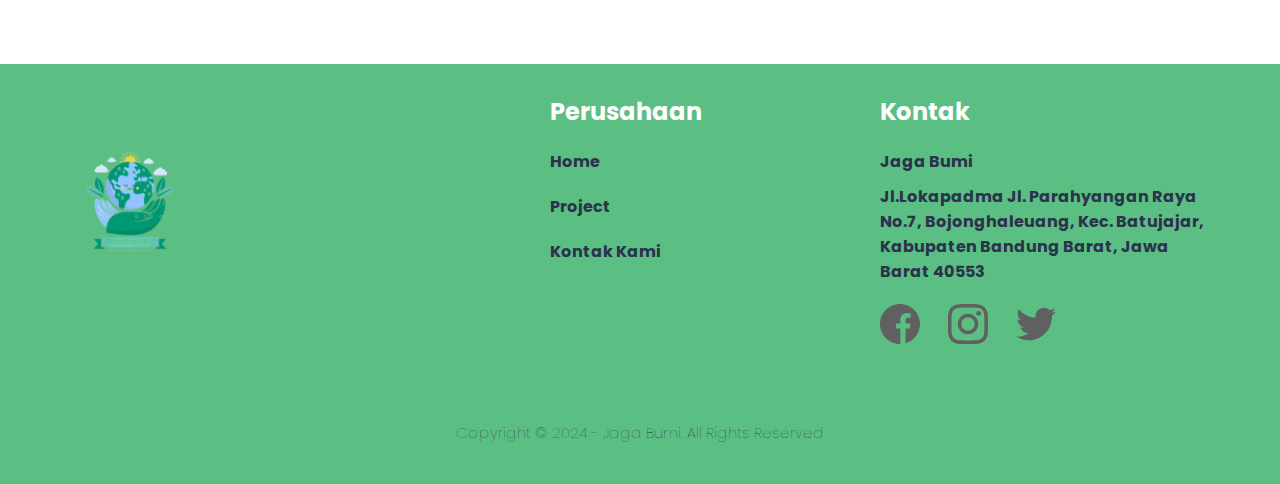
==== commit aea6ab1c: "update link navbar" ====
--- a/index.html
+++ b/index.html
@@ -33,10 +33,10 @@
           </a>
         </div>
         <ul class="nav-header">
-          <li class="nav-item active"><a href="#jumbotron">Home</a></li>
-          <li class="nav-item"><a href="#tentang-kami">Project</a></li>
+          <li class="nav-item active"><a href="index.html">Home</a></li>
+          <li class="nav-item"><a href="project.html">Project</a></li>
           <li class="nav-item"><a href="news.html">News</a></li>
-          <li class="nav-item"><a href="#product">Contact</a></li>
+          <li class="nav-item"><a href="contact.html">Contact</a></li>
         </ul>
         <a href="" class="nav-header-responsive">&#9776;</a>
       </nav>
@@ -237,9 +237,9 @@
         <div class="footer-menu">
           <h4 class="text-primary">Perusahaan</h4>
           <ul>
-            <li class="nav-item"><a href="#home">Home</a></li>
-            <li class="nav-item"><a href="#products">Project</a></li>
-            <li class="nav-item"><a href="#kontak-kami">Kontak Kami</a></li>
+            <li class="nav-item"><a href="index.html">Home</a></li>
+            <li class="nav-item"><a href="project.html">Project</a></li>
+            <li class="nav-item"><a href="contact.html">Kontak Kami</a></li>
           </ul>
         </div>
         <div class="footer-kontak">
--- a/assets/styles/style.css
+++ b/assets/styles/style.css
@@ -1,733 +1,899 @@
-@keyframes slideDown {
-  from {
-    opacity: 0.2;
-    margin-top: -40px;
-  }
-  to {
-    opacity: 1;
-  }
-}
-
-* {
-  padding: 0px;
-  margin: 0px;
-  box-sizing: border-box;
-}
-
-html {
-  scroll-behavior: smooth;
-}
-
-body {
-  background-color: white;
-  font-family: "Roboto", sans-serif;
-}
-
-header {
-  margin: 0 auto;
-  display: inline;
-}
-
-header > nav {
-  position: sticky;
-  top: 0;
-  padding: 10px 70px;
-  display: flex;
-  width: 100%;
-  align-items: center;
-  z-index: 1;
-  background-color: #5bbe82;
-}
-
-.header-logo {
-  flex-grow: 1;
-}
-
-nav > .nav-header {
-  flex-grow: 3;
-  display: inline-block;
-  text-align: right;
-  background-color: #5bbe82;
-}
-
-.nav-header .nav-item {
-  list-style: none;
-  display: inline;
-  margin-right: 30px;
-}
-
-.nav-header .nav-item:last-child {
-  margin-right: 0px;
-}
-
-.nav-header .nav-item a {
-  background-color: #5bbe82;
-  color: black;
-  font-size: 20px;
-  font-weight: bold;
-  text-decoration: none;
-  padding-bottom: 5px;
-}
-
-.active > a,
-.nav-header .nav-item a:hover {
-  color: black;
-  border-bottom: 2px solid black;
-}
-
-.nav-header-responsive {
-  text-decoration: none;
-  padding: 10px;
-  border-radius: 5px;
-  display: none;
-  font-size: 35px;
-  color: #212529;
-}
-
-#tentang-kami {
-  height: 100vh;
-  background-color: rgba(234, 192, 84, 255);
-  display: flex;
-  align-items: center;
-}
-
-.tentang-kami-image {
-  flex-basis: 40%;
-  background-image: url("../image/tentang-kami.jpg");
-  background-attachment: fixed;
-  background-size: cover;
-  background-repeat: no-repeat;
-  height: 100%;
-}
-
-.tentang-kami-description {
-  flex-basis: 60%;
-  padding: 45px;
-}
-
-.tentang-kami-description > h2 {
-  margin: 30px 0px 10px;
-  font-size: 35px;
-  font-family: "Poppins", sans-serif;
-  line-height: 2;
-  text-align: justify;
-  color: white;
-}
-
-.tentang-kami-description > p {
-  margin: 30px 0px 10px;
-  font-family: "Poppins", sans-serif;
-  line-height: 2;
-  text-align: justify;
-  color: white;
-}
-
-.stats {
-  margin-top: 10px;
-  display: flex;
-  align-items: center;
-}
-
-.stats-divider {
-  height: 40px;
-  width: 2px;
-  margin: 0px 35px;
-  border-radius: 5px;
-  background-color: #606060;
-}
-
-.stats-header {
-  font-family: "Poppins", sans-serif;
-  font-size: 35px;
-  font-weight: bold;
-}
-
-.stats-description {
-  font-family: "Poppins", sans-serif;
-  font-weight: bold;
-  margin-left: 6px;
-}
-.underline {
-  width: 80px;
-  height: 5px;
-  background-color: #5bbe82;
-  margin: 20px auto 50px;
-}
-
-#jumbotron {
-  display: flex;
-  padding: 0px 70px;
-  align-items: center;
-  height: 90vh;
-}
-
-#jumbotron-text,
-#jumbotron-illustration {
-  flex-grow: 1;
-}
-
-#jumbotron-text > h1 {
-  font-family: "Poppins", sans-serif;
-  color: #2a324c;
-  font-size: 55px;
-}
-
-#jumbotron-text > p {
-  padding-right: 50px;
-  font-size: 18px;
-  font-weight: lighter;
-  font-family: "Poppins", sans-serif;
-  color: #2a324c;
-  line-height: 1.9;
-  margin: 40px 0 30px;
-}
-
-.gambar-furniture {
-  width: 800px;
-  border-radius: 20px;
-  margin-left: 100px;
-}
-
-#project {
-  padding: 25px 70px 80px;
-  text-align: center;
-}
-
-#project > h2 {
-  font-size: 40px;
-  margin-top: 20px;
-}
-
-.underline {
-  width: 80px;
-  height: 5px;
-  background-color: #5bbe82;
-  margin: 20px auto 50px;
-}
-
-#project > p {
-  font-size: 22px;
-  color: #606060;
-  margin-bottom: 50px;
-}
-
-.project-container {
-  display: flex;
-  align-items: center;
-  padding: 10px 0px;
-  margin-bottom: 40px;
-}
-
-.project-item {
-  box-shadow: 0 4px 4px 4px rgba(0, 0, 0, 0.2);
-  margin: 15px;
-  flex-basis: 25%;
-  border-radius: 5px;
-  transition: margin-top 1s;
-}
-
-.project-item > a {
-  text-decoration: none;
-  color: black;
-}
-
-.project-item:hover {
-  margin-top: -40px;
-}
-
-.project-item > a > img {
-  width: 100%;
-  object-fit: cover;
-  height: 200px;
-  border-radius: 5px 5px 0px 0px;
-}
-
-.project-description {
-  margin-bottom: 30px;
-  padding: 10px 20px;
-  text-align: left;
-}
-
-.project-description > h3 {
-  margin-bottom: 40px;
-}
-
-.project-location {
-  display: flex;
-  align-items: center;
-  margin-top: 10px;
-  margin-bottom: 25px;
-}
-
-.project-location > p {
-  margin-bottom: 10px;
-  margin-left: 10px;
-  color: #606060;
-  font-size: 14px;
-  font-weight: lighter;
-}
-
-.project-date {
-  display: flex;
-  align-items: center;
-  margin-top: 8px;
-  margin-bottom: 25px;
-}
-
-.project-date > p {
-  margin-left: 10px;
-  color: #606060;
-  font-size: 14px;
-  font-weight: lighter;
-}
-
-progress {
-  width: 100%;
-}
-
-.project-status {
-  display: flex;
-  justify-content: space-between;
-}
-
-.project-status-percent,
-.project-cash {
-  font-weight: bold;
-  display: inline;
-}
-
-.project-cash {
-  text-align: right;
-}
-
-.project-time {
-  margin: 20px 0px 10px;
-  display: flex;
-  align-items: center;
-}
-
-.project-time p {
-  margin-left: 10px;
-  display: inline;
-  color: #606060;
-}
-
-/* Halaman Detail */
-
-.section-details-header {
-  min-height: 310px;
-  background: #e4e6eb;
-  margin-top: -70px;
-}
-
-.section-details-content {
-  margin-top: -210px;
-  min-height: 100vh;
-
-  .breadcrumb {
-    background-color: transparent;
-    padding: 0;
-    margin-bottom: 30px;
-  }
-
-  .breadcrumb-item {
-    &.active {
-      font-weight: bold;
-      color: #071c4d;
-    }
-  }
-
-  .card-details {
-    padding: 30px;
-    border-radius: 11px;
-
-    h1 {
-      font-size: 26px;
-    }
-
-    h2 {
-      font-size: 20px;
-    }
-
-    p {
-      font-size: 18px;
-      color: #312828;
-    }
-
-    h3 {
-      font-weight: 300;
-      font-size: 14px;
-      color: #071c4d;
-    }
-
-    .trip-information {
-      th {
-        padding-top: 5px;
-        padding-bottom: 5px;
-        font-weight: 400;
-        font-size: 18px;
-        color: #071c4d;
-      }
-
-      td {
-        font-weight: 300;
-        font-size: 18px;
-        color: #312828;
-      }
-
-      .text-blue {
-        color: #071c4d;
-        font-weight: bold;
-      }
-
-      .text-orange {
-        color: #ff9e53;
-        font-weight: bold;
-      }
-    }
-  }
-
-  .features {
-    margin-top: 20px;
-
-    h3 {
-      font-size: 18px;
-      color: #071c4d;
-      margin-bottom: 0;
-    }
-
-    p {
-      margin-bottom: 0;
-    }
-
-    .description {
-      margin-left: 10px;
-      overflow: hidden;
-      float: left;
-    }
-
-    .features-image {
-      width: 45px;
-      height: 45px;
-      float: left;
-    }
-  }
-
-  .gallery {
-    .xzoom-container {
-      display: block;
-      text-align: center; /* Center the image */
-      margin-bottom: 10px;
-      overflow: hidden; /* Ensure the image stays within the container */
-    }
-
-    .xzoom {
-      max-width: 55%; /* Make the image responsive */
-      height: auto; /* Maintain aspect ratio */
-      box-shadow: none;
-      border-radius: 10px;
-    }
-
-    .xactive {
-      border: 4px solid #1abc9c;
-      box-shadow: none;
-    }
-  }
-
-  .members {
-    .member-image {
-      width: 40px;
-      height: 40px;
-    }
-  }
-
-  .join-container {
-    margin-top: -16px;
-  }
-}
-
-.card-right {
-  border-bottom-left-radius: 0;
-  border-bottom-right-radius: 0;
-  border-bottom: 0;
-}
-
-#footer {
-  font-family: "Poppins", sans-serif;
-  padding: 30px 70px 0px;
-  background-color: #5bbe82;
-}
-
-.footer-content {
-  display: flex;
-}
-
-.footer-logo,
-.footer-kontak,
-.footer-menu {
-  font-weight: bold;
-  flex: 1;
-}
-
-.footer-menu {
-  padding-left: 150px;
-}
-
-.footer-menu h4,
-.footer-kontak h4 {
-  font-family: "Poppins", sans-serif;
-  color: white;
-  font-weight: bold;
-  font-size: 24px;
-  margin-bottom: 20px;
-}
-
-.footer-kontak p {
-  font-weight: bold;
-  margin-bottom: 10px;
-  color: #2a324c;
-}
-
-.footer-menu li {
-  font-weight: bold;
-  list-style: none;
-  margin: 0px 0px 20px;
-}
-
-.footer-menu li > a {
-  font-weight: bold;
-  text-decoration: none;
-  color: #2a324c;
-}
-
-.footer-logo > p {
-  font-weight: bold;
-  margin-top: 25px;
-  font-size: 16px;
-  line-height: 9000;
-  text-align: center;
-  color: #2a324c;
-}
-
-.social-media {
-  font-weight: bold;
-  height: 40px;
-  width: 40px;
-  background-size: cover;
-}
-
-.social-media-group {
-  margin-top: 20px;
-}
-
-.social-media-group a {
-  display: inline-block;
-  margin-right: 25px;
-  text-decoration: none;
-  height: 40px;
-  width: 40px;
-}
-
-.instagram {
-  background-image: url("../image/instagram.svg");
-}
-
-.facebook {
-  background-image: url("../image/facebook.svg");
-}
-
-.twitter {
-  background-image: url("../image/twitter.svg");
-}
-
-@media (max-width: 1100px) {
-  .nav-header {
-    padding: 10px 70px;
-    position: absolute;
-    top: 80px;
-    left: 0px;
-    flex-grow: 0;
-    width: 100%;
-    box-shadow: 0 4px 4px 2px rgba(0, 0, 0, 0.2);
-    border-top: 1px solid #bebebe;
-    opacity: 0;
-  }
-
-  .slide-down {
-    opacity: 1 !important;
-    animation: slideDown 0.5s;
-  }
-
-  .nav-header .nav-item {
-    list-style: none;
-    display: block;
-    padding: 10px;
-    text-align: left;
-  }
-
-  .nav-header .nav-item:last-child a {
-    display: block;
-    margin-bottom: 10px;
-    text-align: center;
-  }
-
-  .active > a,
-  .nav-header .nav-item a:hover {
-    color: grey;
-    border-bottom: none;
-  }
-
-  .nav-header-responsive {
-    display: inline-block;
-  }
-
-  #jumbotron {
-    padding-bottom: 10px;
-  }
-
-  #jumbotron-text > h1 {
-    background-color: #5bbe82;
-    font-size: 1px;
-  }
-
-  #jumbotron-illustration > img {
-    width: 100%;
-    margin-top: 90px;
-    margin-right: 120px;
-    margin-left: 130px;
-  }
-
-  #tentang-kami {
-    display: flex;
-    flex-direction: column;
-    align-items: center;
-  }
-
-  .tentang-kami-image {
-    width: 100%;
-    height: 500px;
-  }
-
-  #product {
-    padding-bottom: 70px !important;
-    text-align: center;
-  }
-
-  .product-container {
-    flex-direction: column;
-  }
-
-  .product-item {
-    transition: none;
-  }
-
-  .product-item:hover {
-    margin-top: 15px !important;
-  }
-
-  .footer-content {
-    text-align: right;
-    flex-direction: column;
-  }
-
-  .footer-menu {
-    margin: 40px 0px;
-    padding-left: 0px;
-  }
-}
-
-@media screen and (max-width: 900px) {
-  .nav-header {
-    padding: 5px;
-  }
-
-  header > nav {
-    padding: 5px;
-  }
-
-  #jumbotron {
-    flex-direction: column-reverse;
-    margin-top: 60px;
-    padding: 0px 25px 25px;
-    text-align: center;
-  }
-
-  #jumbotron-text > h1 {
-    font-size: 35px;
-  }
-
-  #jumbotron-text > p {
-    text-align: justify;
-    font-size: 16px;
-    margin-top: 25px;
-    padding-right: 0px;
-  }
-
-  #jumbotron-illustration > img {
-    width: 200px;
-    margin-bottom: 20px;
-  }
-
-  .table-responsive {
-    overflow: scroll;
-  }
-}
-
-@media screen and (max-width: 500px) {
-  .nav-header {
-    padding: 10px 20px;
-  }
-
-  #jumbotron {
-    margin-top: 10px;
-  }
-
-  #tentang-kami {
-    height: auto;
-  }
-
-  #produk {
-    padding: 15px 10px;
-  }
-
-  .project-item {
-    flex-basis: 60%;
-  }
-
-  .cerita-siswa-img {
-    width: 250px;
-    height: 250px;
-    border-radius: 100px 0 100px;
-  }
-
-  .cerita-siswa-border {
-    height: 250px;
-    width: 250px;
-    border-radius: 100px 0px 100px;
-    right: 20px;
-    border: 8px solid #ff9045;
-    bottom: 20px;
-  }
-
-  .table-responsive {
-    width: 90%;
-  }
-
-  .social-media,
-  .social-media-group a {
-    width: 24px;
-    height: 24px;
-  }
-}
-
-@media screen and (max-width: 375px) {
-  #jumbotron {
-    margin-top: 100px;
-  }
-}
-
-@media screen and (max-width: 350px) {
-  #jumbotron {
-    margin-top: 220px;
-  }
-}
+@keyframes slideDown {
+  from {
+    opacity: 0.2;
+    margin-top: -40px;
+  }
+  to {
+    opacity: 1;
+  }
+}
+
+* {
+  padding: 0px;
+  margin: 0px;
+  box-sizing: border-box;
+}
+
+body {
+  background-color: white;
+  font-family: "Poppins", sans-serif;
+}
+
+header {
+  margin: 0 auto;
+  display: inline;
+}
+
+header > nav {
+  position: sticky;
+  top: 0;
+  padding: 10px 70px;
+  display: flex;
+  width: 100%;
+  align-items: center;
+  z-index: 1;
+  background-color: #5bbe82;
+}
+
+.header-logo {
+  flex-grow: 1;
+}
+
+nav > .nav-header {
+  flex-grow: 3;
+  display: inline-block;
+  text-align: right;
+  background-color: #5bbe82;
+}
+
+.nav-header .nav-item {
+  list-style: none;
+  display: inline;
+  margin-right: 30px;
+}
+
+.nav-header .nav-item:last-child {
+  margin-right: 0px;
+}
+
+.nav-header .nav-item a {
+  background-color: #5bbe82;
+  color: black;
+  font-size: 20px;
+  font-weight: bold;
+  text-decoration: none;
+  padding-bottom: 5px;
+}
+
+.active > a,
+.nav-header .nav-item a:hover {
+  color: black;
+  border-bottom: 2px solid black;
+}
+
+.nav-header-responsive {
+  text-decoration: none;
+  padding: 10px;
+  border-radius: 5px;
+  display: none;
+  font-size: 35px;
+  color: #212529;
+}
+
+#tentang-kami {
+  height: 100vh;
+  background-color: rgba(234, 192, 84, 255);
+  display: flex;
+  align-items: center;
+}
+
+.tentang-kami-image {
+  flex-basis: 40%;
+  background-image: url("../image/tentang-kami.jpg");
+  background-attachment: fixed;
+  background-size: cover;
+  background-repeat: no-repeat;
+  height: 100%;
+}
+
+.tentang-kami-description {
+  flex-basis: 60%;
+  padding: 45px;
+}
+
+.tentang-kami-description > h2 {
+  margin: 30px 0px 10px;
+  font-size: 35px;
+  font-family: "Poppins", sans-serif;
+  line-height: 2;
+  text-align: justify;
+  color: white;
+}
+
+.tentang-kami-description > p {
+  margin: 30px 0px 10px;
+  font-family: "Poppins", sans-serif;
+  line-height: 2;
+  text-align: justify;
+  color: white;
+}
+
+.stats {
+  margin-top: 10px;
+  display: flex;
+  align-items: center;
+}
+
+.stats-divider {
+  height: 40px;
+  width: 2px;
+  margin: 0px 35px;
+  border-radius: 5px;
+  background-color: #606060;
+}
+
+.stats-header {
+  font-family: "Poppins", sans-serif;
+  font-size: 35px;
+  font-weight: bold;
+}
+
+.stats-description {
+  font-family: "Poppins", sans-serif;
+  font-weight: bold;
+  margin-left: 6px;
+}
+.underline {
+  width: 80px;
+  height: 5px;
+  background-color: #5bbe82;
+  margin: 20px auto 50px;
+}
+
+#jumbotron {
+  display: flex;
+  padding: 0px 70px;
+  align-items: center;
+  height: 90vh;
+}
+
+#jumbotron-text,
+#jumbotron-illustration {
+  flex-grow: 1;
+}
+
+#jumbotron-text > h1 {
+  font-family: "Poppins", sans-serif;
+  color: #2a324c;
+  font-size: 55px;
+}
+
+#jumbotron-text > p {
+  padding-right: 50px;
+  font-size: 18px;
+  font-weight: lighter;
+  font-family: "Poppins", sans-serif;
+  color: #2a324c;
+  line-height: 1.9;
+  margin: 40px 0 30px;
+}
+
+.gambar-furniture {
+  width: 800px;
+  border-radius: 20px;
+  margin-left: 100px;
+}
+
+#project {
+  padding: 25px 70px 80px;
+  text-align: center;
+}
+
+#project > h2 {
+  font-size: 40px;
+  margin-top: 20px;
+}
+
+.underline {
+  width: 80px;
+  height: 5px;
+  background-color: #5bbe82;
+  margin: 20px auto 50px;
+}
+
+#project > p {
+  font-size: 22px;
+  color: #606060;
+  margin-bottom: 50px;
+}
+
+.project-container {
+  display: flex;
+  align-items: center;
+  padding: 10px 0px;
+  margin-bottom: 40px;
+}
+
+.project-item {
+  box-shadow: 0 4px 4px 4px rgba(0, 0, 0, 0.2);
+  margin: 15px;
+  flex-basis: 25%;
+  border-radius: 5px;
+  transition: margin-top 1s;
+}
+
+.project-item > a {
+  text-decoration: none;
+  color: black;
+}
+
+.project-item:hover {
+  margin-top: -40px;
+}
+
+.project-item > a > img {
+  width: 100%;
+  object-fit: cover;
+  height: 200px;
+  border-radius: 5px 5px 0px 0px;
+}
+
+.project-description {
+  margin-bottom: 30px;
+  padding: 10px 20px;
+  text-align: left;
+}
+
+.project-description > h3 {
+  margin-bottom: 40px;
+}
+
+.project-location {
+  display: flex;
+  align-items: center;
+  margin-top: 10px;
+  margin-bottom: 25px;
+}
+
+.project-location > p {
+  margin-bottom: 10px;
+  margin-left: 10px;
+  color: #606060;
+  font-size: 14px;
+  font-weight: lighter;
+}
+
+.project-date {
+  display: flex;
+  align-items: center;
+  margin-top: 8px;
+  margin-bottom: 25px;
+}
+
+.project-date > p {
+  margin-left: 10px;
+  color: #606060;
+  font-size: 14px;
+  font-weight: lighter;
+}
+
+progress {
+  width: 100%;
+}
+
+.project-status {
+  display: flex;
+  justify-content: space-between;
+}
+
+.project-status-percent,
+.project-cash {
+  font-weight: bold;
+  display: inline;
+}
+
+.project-cash {
+  text-align: right;
+}
+
+.project-time {
+  margin: 20px 0px 10px;
+  display: flex;
+  align-items: center;
+}
+
+.project-time p {
+  margin-left: 10px;
+  display: inline;
+  color: #606060;
+}
+
+/* Halaman Contact */
+
+.location {
+  width: 80%;
+  margin: auto;
+  padding: 80px 0;
+}
+
+.location iframe {
+  width: 100%;
+}
+
+.contact-us {
+  width: 80%;
+  margin: auto;
+}
+
+.row {
+  display: flex;
+  justify-content: space-between;
+}
+
+.contact-us h2 {
+  margin-top: 40px;
+  text-align: center;
+  margin-bottom: 50px;
+  font-size: 55px;
+  color: #5bbe82;
+}
+
+.contact-col {
+  flex-basis: 48%;
+  margin-bottom: 30px;
+}
+
+.contact-col div {
+  display: flex;
+  align-items: center;
+  margin-bottom: 40px;
+}
+
+.contact-col div .fa {
+  font-size: 28px;
+  color: #5bbe82;
+  margin: 10px;
+  margin-right: 30px;
+}
+
+.contact-col div p {
+  padding: 0;
+  font-size: 15px;
+}
+
+.contact-col div h5 {
+  font-size: 18px;
+  margin-bottom: 5px;
+  color: #555;
+  font-weight: 400;
+}
+
+.contact-col input,
+.contact-col textarea {
+  width: 100%;
+  padding: 15px;
+  margin-bottom: 17px;
+  outline: none;
+  border: 1px solid #ccc;
+  box-sizing: border-box;
+}
+
+.hero-btn {
+  display: inline-block;
+  text-decoration: none;
+  color: #ffffff;
+  border: 1px solid;
+  border-radius: 20px;
+  padding: 12px 34px;
+  font-size: 13px;
+  background: #5bbe82;
+  position: relative;
+  cursor: pointer;
+}
+
+.hero-btn:hover {
+  border: 1p solid #154a2a;
+  background: #154a2a;
+  transition: 1s;
+}
+
+/* Halaman Project */
+
+#project-list {
+  color: #2b344f;
+  background-color: #ffffff;
+  display: flex;
+  align-items: center;
+  justify-content: space-between;
+  padding: 80px 300px 80px 300px;
+}
+
+.project-list {
+  width: 80%;
+}
+
+.project-logo-kanan img {
+  width: 500px;
+  height: 400px;
+  border-radius: 20px;
+  margin-right: 50px;
+}
+
+.project-logo-kiri img {
+  width: 500px;
+  height: 400px;
+  border-radius: 20px;
+  margin-left: 50px;
+}
+
+.project-list a {
+  text-decoration: none;
+  color: #2b344f;
+}
+
+.project-list a h1:hover {
+  color: #5bbe82;
+  transition: all ease 0.5s;
+}
+
+.project-list h1 {
+  font-size: 2rem;
+  font-weight: normal;
+  color: #2b344f;
+  margin-bottom: 5px;
+  font-weight: bold;
+}
+
+.project-list p {
+  font-size: 18px;
+  font-weight: 105;
+  text-align: justify;
+  margin-bottom: 10px;
+}
+
+a.tbl-hijau {
+  display: inline-block;
+  background: #5bbe82;
+  border-radius: 20px;
+  margin-top: 10px;
+  padding: 15px 20px 15px;
+  color: #ffffff;
+  cursor: pointer;
+  font-weight: bold;
+  text-align: center;
+}
+
+a.tbl-hijau:hover {
+  background: #154a2a;
+  text-decoration: none;
+}
+
+/* Halaman Detail */
+
+.section-details-header {
+  min-height: 310px;
+  background: #e4e6eb;
+  margin-top: -70px;
+}
+
+.section-details-content {
+  margin-top: -210px;
+  min-height: 100vh;
+
+  .breadcrumb {
+    background-color: transparent;
+    padding: 0;
+    margin-bottom: 30px;
+  }
+
+  .breadcrumb-item {
+    &.active {
+      font-weight: bold;
+      color: #071c4d;
+    }
+  }
+
+  .card-details {
+    padding: 30px;
+    border-radius: 11px;
+
+    h1 {
+      font-size: 26px;
+    }
+
+    h2 {
+      font-size: 20px;
+    }
+
+    p {
+      font-size: 18px;
+      color: #312828;
+    }
+
+    h3 {
+      font-weight: 300;
+      font-size: 14px;
+      color: #071c4d;
+    }
+
+    .trip-information {
+      th {
+        padding-top: 5px;
+        padding-bottom: 5px;
+        font-weight: 400;
+        font-size: 18px;
+        color: #071c4d;
+      }
+
+      td {
+        font-weight: 300;
+        font-size: 18px;
+        color: #312828;
+      }
+
+      .text-blue {
+        color: #071c4d;
+        font-weight: bold;
+      }
+
+      .text-orange {
+        color: #ff9e53;
+        font-weight: bold;
+      }
+    }
+  }
+
+  .features {
+    margin-top: 20px;
+
+    h3 {
+      font-size: 18px;
+      color: #071c4d;
+      margin-bottom: 0;
+    }
+
+    p {
+      margin-bottom: 0;
+    }
+
+    .description {
+      margin-left: 10px;
+      overflow: hidden;
+      float: left;
+    }
+
+    .features-image {
+      width: 45px;
+      height: 45px;
+      float: left;
+    }
+  }
+
+  .gallery {
+    .xzoom-container {
+      display: block;
+      text-align: center; /* Center the image */
+      margin-bottom: 10px;
+      overflow: hidden; /* Ensure the image stays within the container */
+    }
+
+    .xzoom {
+      max-width: 55%; /* Make the image responsive */
+      height: auto; /* Maintain aspect ratio */
+      box-shadow: none;
+      border-radius: 10px;
+    }
+
+    .xactive {
+      border: 4px solid #1abc9c;
+      box-shadow: none;
+    }
+  }
+
+  .members {
+    .member-image {
+      width: 40px;
+      height: 40px;
+    }
+  }
+
+  .join-container {
+    margin-top: -16px;
+  }
+}
+
+.card-right {
+  border-bottom-left-radius: 0;
+  border-bottom-right-radius: 0;
+  border-bottom: 0;
+}
+
+#footer {
+  font-family: "Poppins", sans-serif;
+  padding: 30px 70px 0px;
+  background-color: #5bbe82;
+}
+
+.footer-content {
+  display: flex;
+}
+
+.footer-logo,
+.footer-kontak,
+.footer-menu {
+  font-weight: bold;
+  flex: 1;
+}
+
+.footer-menu {
+  padding-left: 150px;
+}
+
+.footer-menu h4,
+.footer-kontak h4 {
+  font-family: "Poppins", sans-serif;
+  color: white;
+  font-weight: bold;
+  font-size: 24px;
+  margin-bottom: 20px;
+}
+
+.footer-kontak p {
+  font-weight: bold;
+  margin-bottom: 10px;
+  color: #2a324c;
+}
+
+.footer-menu li {
+  font-weight: bold;
+  list-style: none;
+  margin: 0px 0px 20px;
+}
+
+.footer-menu li > a {
+  font-weight: bold;
+  text-decoration: none;
+  color: #2a324c;
+}
+
+.footer-logo > p {
+  font-weight: bold;
+  margin-top: 25px;
+  font-size: 16px;
+  line-height: 9000;
+  text-align: center;
+  color: #2a324c;
+}
+
+.footer-copyright {
+  font-weight: bold;
+  padding: 20px 0px 40px;
+  margin-top: 50px;
+  font-size: 15px;
+  font-weight: lighter;
+  text-align: center;
+  color: #2a324c;
+}
+
+.social-media {
+  font-weight: bold;
+  height: 40px;
+  width: 40px;
+  background-size: cover;
+}
+
+.social-media-group {
+  margin-top: 20px;
+}
+
+.social-media-group a {
+  display: inline-block;
+  margin-right: 25px;
+  text-decoration: none;
+  height: 40px;
+  width: 40px;
+}
+
+.instagram {
+  background-image: url("../image/instagram.svg");
+}
+
+.facebook {
+  background-image: url("../image/facebook.svg");
+}
+
+.twitter {
+  background-image: url("../image/twitter.svg");
+}
+
+@media (max-width: 1100px) {
+  .nav-header {
+    padding: 10px 70px;
+    position: absolute;
+    top: 80px;
+    left: 0px;
+    flex-grow: 0;
+    width: 100%;
+    box-shadow: 0 4px 4px 2px rgba(0, 0, 0, 0.2);
+    border-top: 1px solid #bebebe;
+    opacity: 0;
+  }
+
+  .slide-down {
+    opacity: 1 !important;
+    animation: slideDown 0.5s;
+  }
+
+  .nav-header .nav-item {
+    list-style: none;
+    display: block;
+    padding: 10px;
+    text-align: left;
+  }
+
+  .nav-header .nav-item:last-child a {
+    display: block;
+    margin-bottom: 10px;
+    text-align: center;
+  }
+
+  .active > a,
+  .nav-header .nav-item a:hover {
+    color: grey;
+    border-bottom: none;
+  }
+
+  .nav-header-responsive {
+    display: inline-block;
+  }
+
+  #jumbotron {
+    padding-bottom: 10px;
+  }
+
+  #jumbotron-text > h1 {
+    background-color: #5bbe82;
+    font-size: 1px;
+  }
+
+  #jumbotron-illustration > img {
+    width: 100%;
+    margin-top: 90px;
+    margin-right: 120px;
+    margin-left: 130px;
+  }
+
+  #tentang-kami {
+    display: flex;
+    flex-direction: column;
+    align-items: center;
+  }
+
+  .tentang-kami-image {
+    width: 100%;
+    height: 500px;
+  }
+
+  #product {
+    padding-bottom: 70px !important;
+    text-align: center;
+  }
+
+  .product-container {
+    flex-direction: column;
+  }
+
+  .product-item {
+    transition: none;
+  }
+
+  .product-item:hover {
+    margin-top: 15px !important;
+  }
+
+  .footer-content {
+    text-align: right;
+    flex-direction: column;
+  }
+
+  .footer-menu {
+    margin: 40px 0px;
+    padding-left: 0px;
+  }
+}
+
+@media screen and (max-width: 900px) {
+  .nav-header {
+    padding: 5px;
+  }
+
+  header > nav {
+    padding: 5px;
+  }
+
+  #jumbotron {
+    flex-direction: column-reverse;
+    margin-top: 60px;
+    padding: 0px 25px 25px;
+    text-align: center;
+  }
+
+  #jumbotron-text > h1 {
+    font-size: 35px;
+  }
+
+  #jumbotron-text > p {
+    text-align: justify;
+    font-size: 16px;
+    margin-top: 25px;
+    padding-right: 0px;
+  }
+
+  #jumbotron-illustration > img {
+    width: 200px;
+    margin-bottom: 20px;
+  }
+
+  .table-responsive {
+    overflow: scroll;
+  }
+}
+
+@media screen and (max-width: 500px) {
+  .nav-header {
+    padding: 10px 20px;
+  }
+
+  #jumbotron {
+    margin-top: 10px;
+  }
+
+  #tentang-kami {
+    height: auto;
+  }
+
+  #produk {
+    padding: 15px 10px;
+  }
+
+  .project-item {
+    flex-basis: 60%;
+  }
+
+  .cerita-siswa-img {
+    width: 250px;
+    height: 250px;
+    border-radius: 100px 0 100px;
+  }
+
+  .cerita-siswa-border {
+    height: 250px;
+    width: 250px;
+    border-radius: 100px 0px 100px;
+    right: 20px;
+    border: 8px solid #ff9045;
+    bottom: 20px;
+  }
+
+  .table-responsive {
+    width: 90%;
+  }
+
+  .social-media,
+  .social-media-group a {
+    width: 24px;
+    height: 24px;
+  }
+}
+
+@media screen and (max-width: 375px) {
+  #jumbotron {
+    margin-top: 100px;
+  }
+}
+
+@media screen and (max-width: 350px) {
+  #jumbotron {
+    margin-top: 220px;
+  }
+}
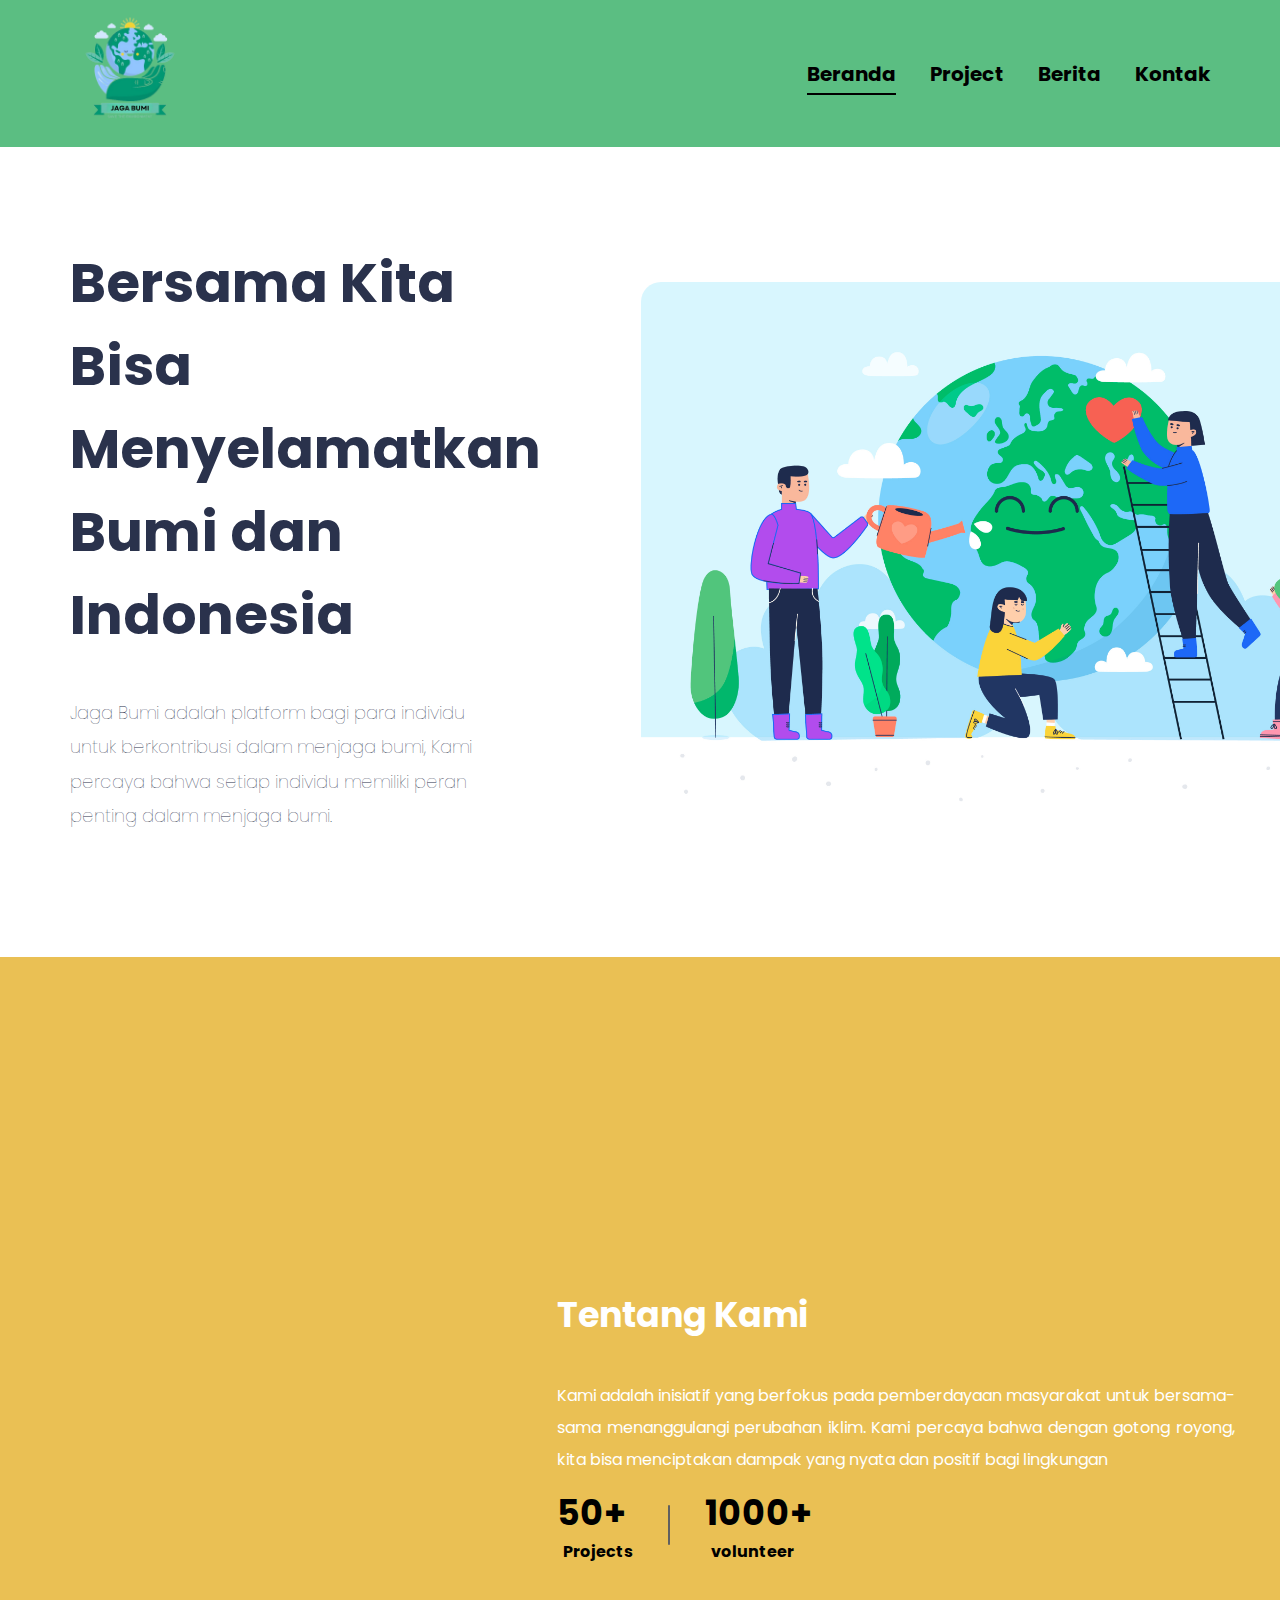
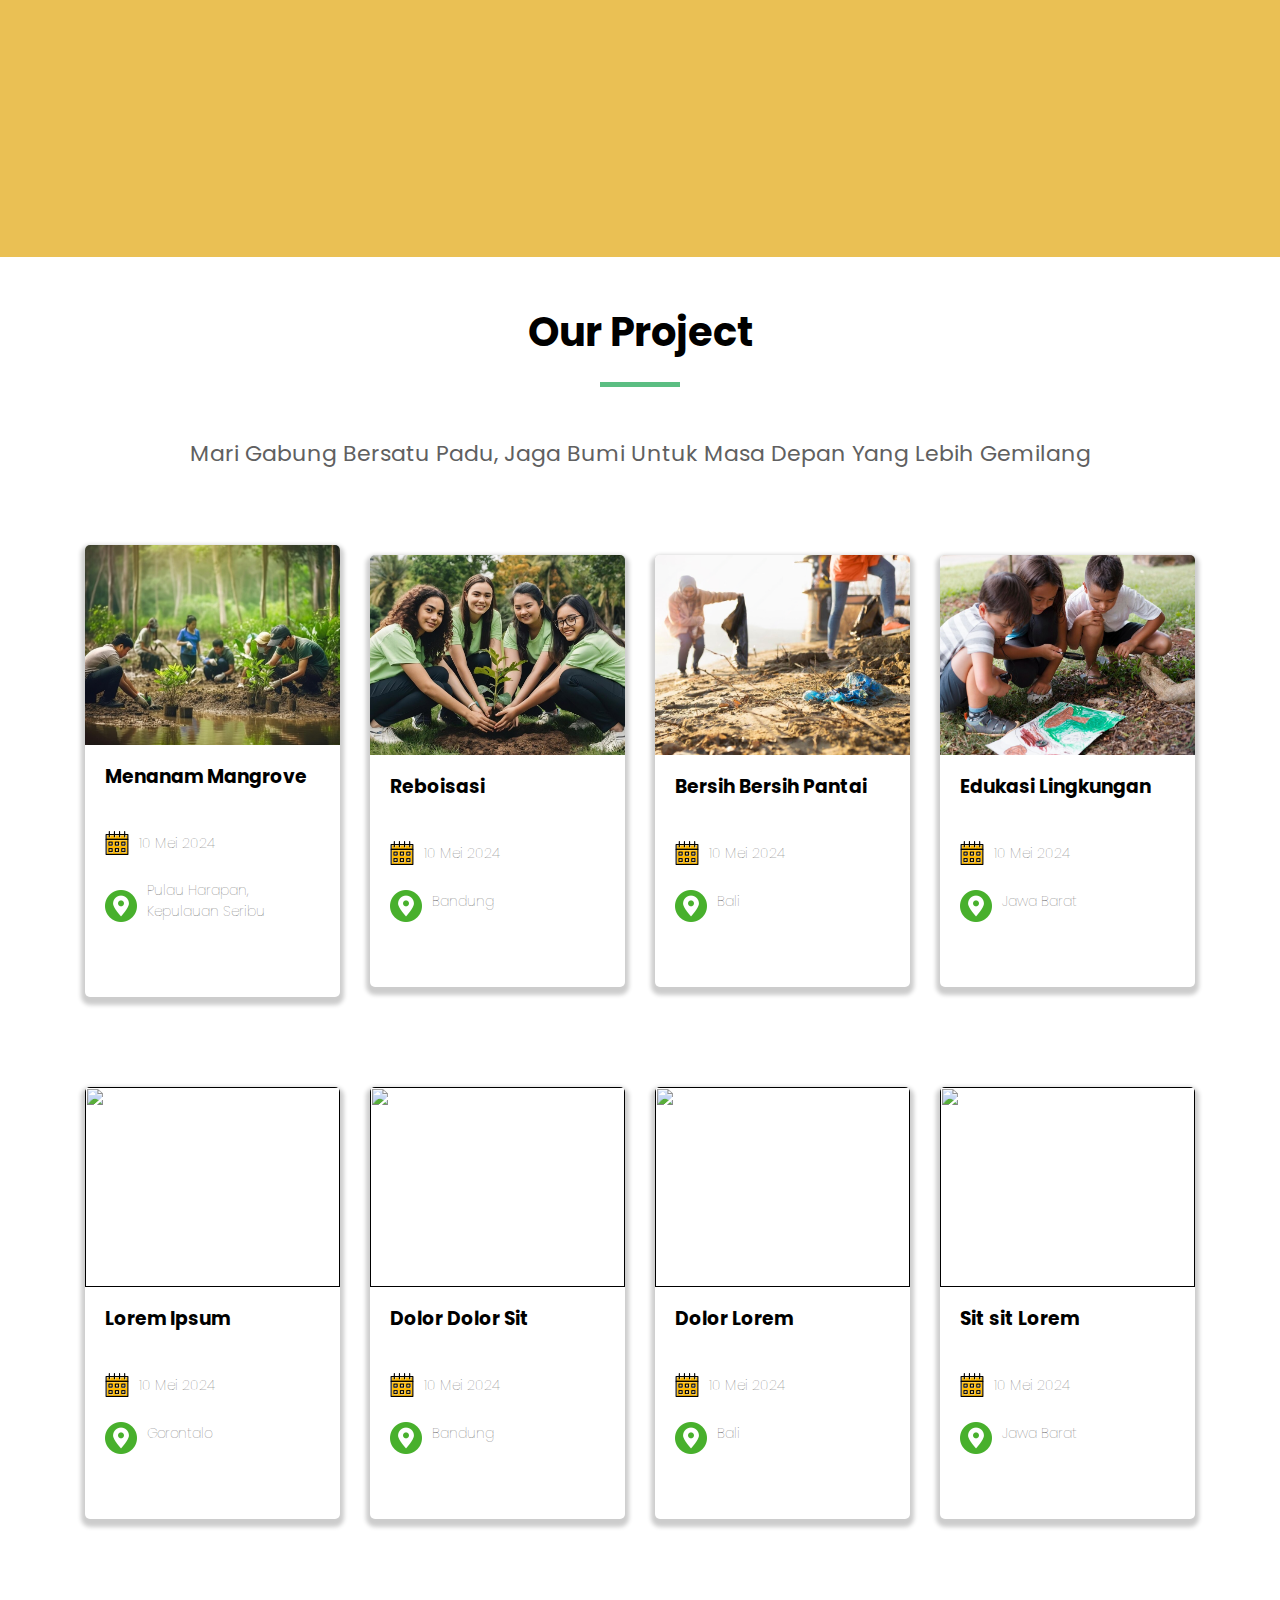
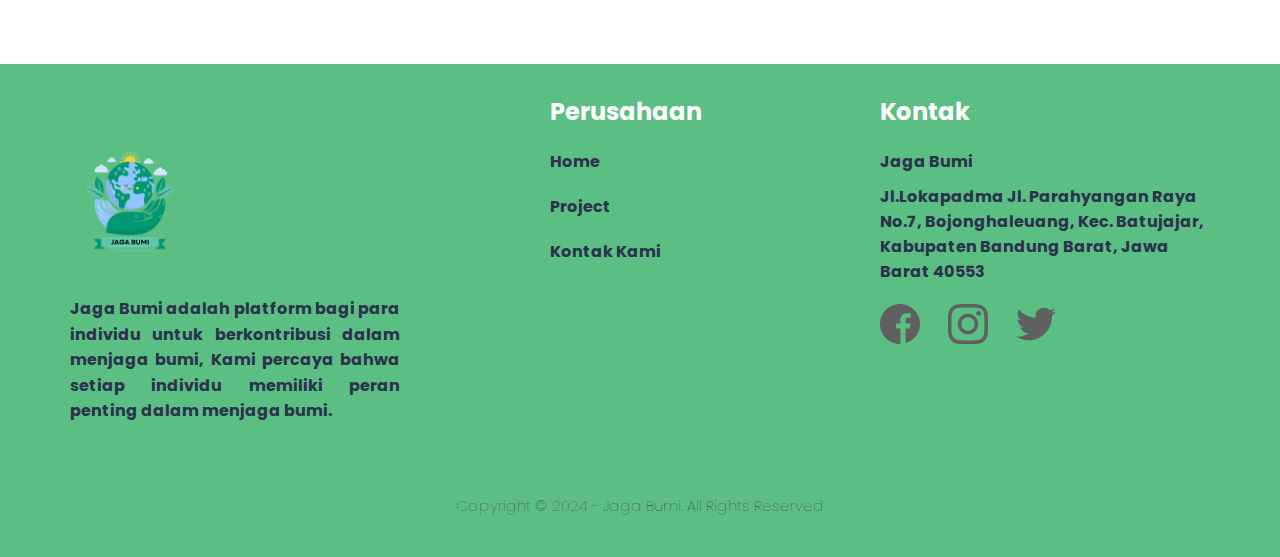
==== commit e01d5a74: "Refactor Halaman Home" ====
--- a/index.html
+++ b/index.html
@@ -33,10 +33,10 @@
           </a>
         </div>
         <ul class="nav-header">
-          <li class="nav-item active"><a href="index.html">Home</a></li>
+          <li class="nav-item active"><a href="index.html">Beranda</a></li>
           <li class="nav-item"><a href="project.html">Project</a></li>
-          <li class="nav-item"><a href="news.html">News</a></li>
-          <li class="nav-item"><a href="contact.html">Contact</a></li>
+          <li class="nav-item"><a href="news.html">Berita</a></li>
+          <li class="nav-item"><a href="contact.html">Kontak</a></li>
         </ul>
         <a href="" class="nav-header-responsive">&#9776;</a>
       </nav>
@@ -233,6 +233,11 @@
         <div class="footer-logo">
           <img src="assets/image/logo.png" / width="120px" style="margin-top:
           50px;" rounded>
+          <p>
+            Jaga Bumi adalah platform bagi para individu untuk berkontribusi
+            dalam menjaga bumi, Kami percaya bahwa setiap individu memiliki
+            peran penting dalam menjaga bumi.
+          </p>
         </div>
         <div class="footer-menu">
           <h4 class="text-primary">Perusahaan</h4>
--- a/assets/styles/style.css
+++ b/assets/styles/style.css
@@ -530,16 +530,6 @@
         font-size: 18px;
         color: #312828;
       }
-
-      .text-blue {
-        color: #071c4d;
-        font-weight: bold;
-      }
-
-      .text-orange {
-        color: #ff9e53;
-        font-weight: bold;
-      }
     }
   }
 
@@ -598,7 +588,19 @@
   }
 
   .join-container {
-    margin-top: -16px;
+    margin-top: 10px;
+    text-align: right;
+  }
+
+  .btn-join-now {
+    background-color: #5bbe82;
+    color: #fff;
+    border-radius: 0;
+
+    &:hover {
+      background-color: #85d5a5;
+      color: #fff;
+    }
   }
 }
 
@@ -660,8 +662,8 @@
   font-weight: bold;
   margin-top: 25px;
   font-size: 16px;
-  line-height: 9000;
-  text-align: center;
+  line-height: 1.6;
+  text-align: justify;
   color: #2a324c;
 }
 
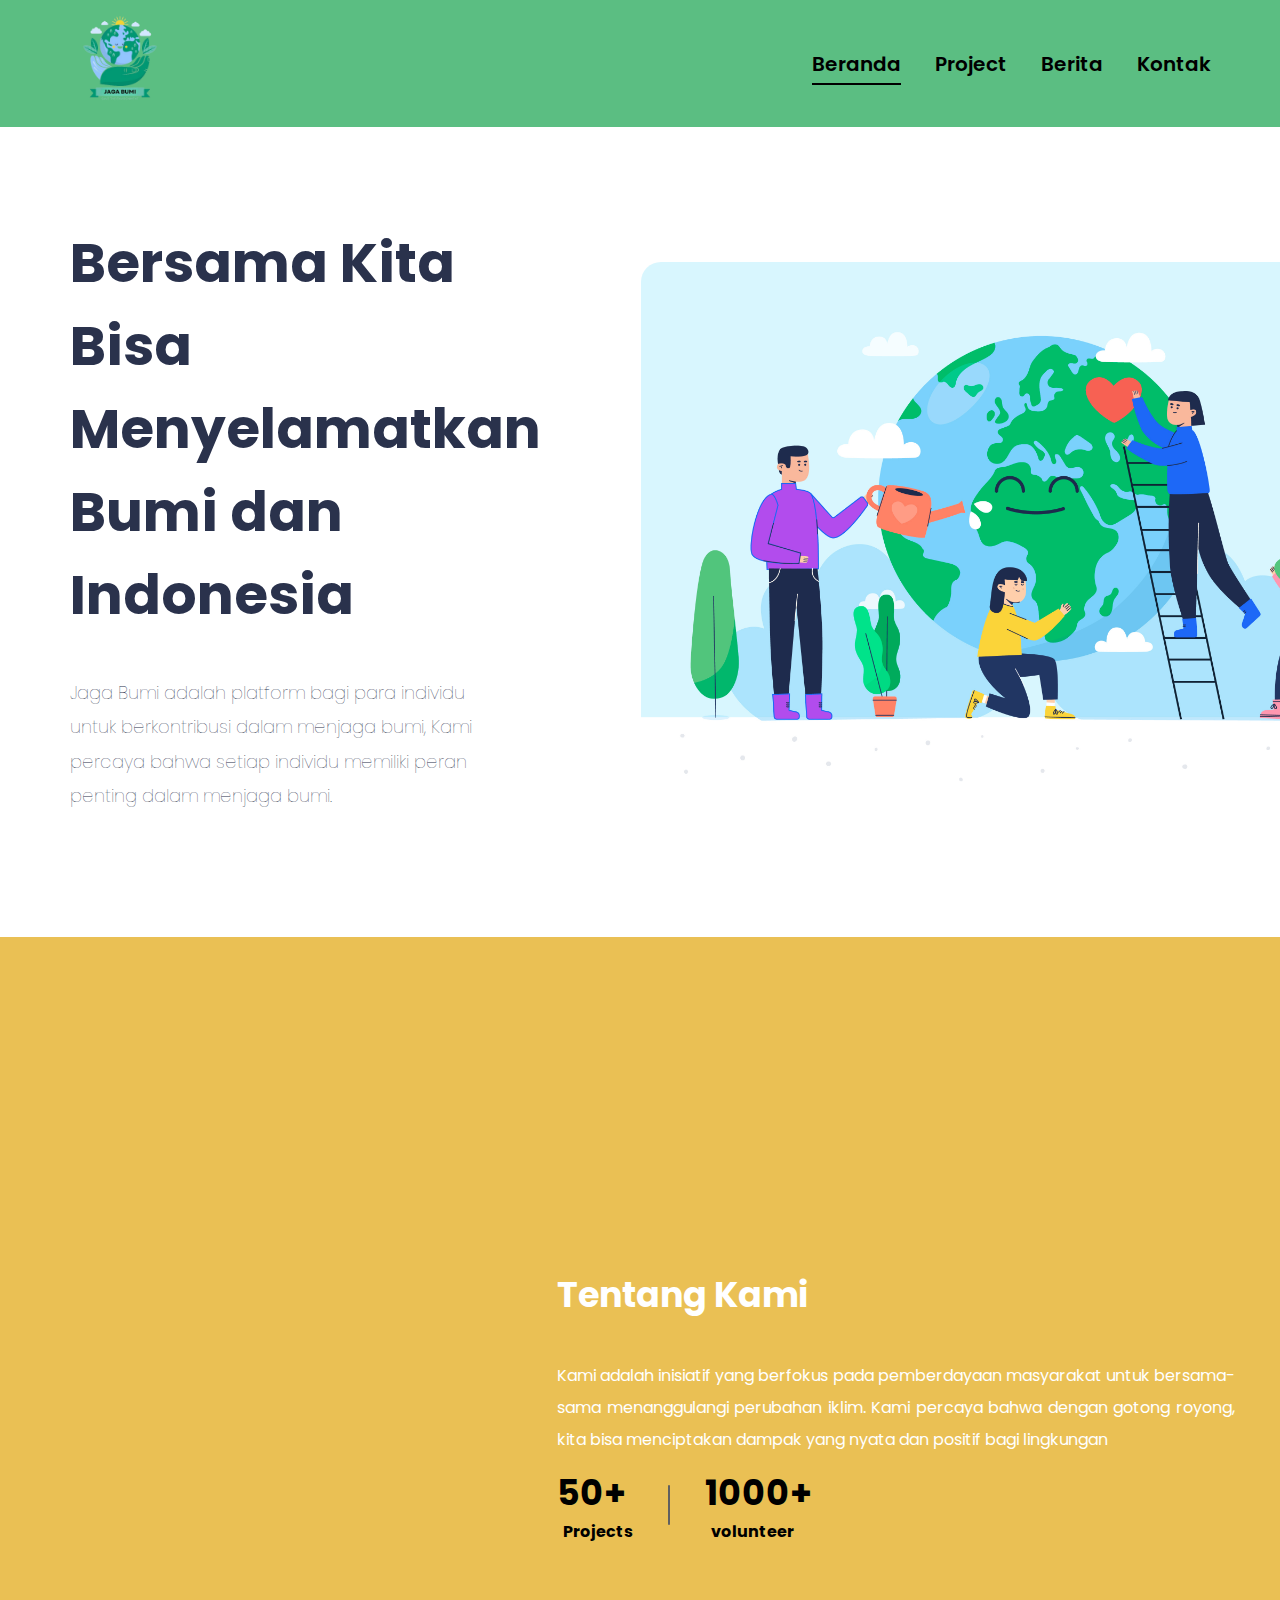
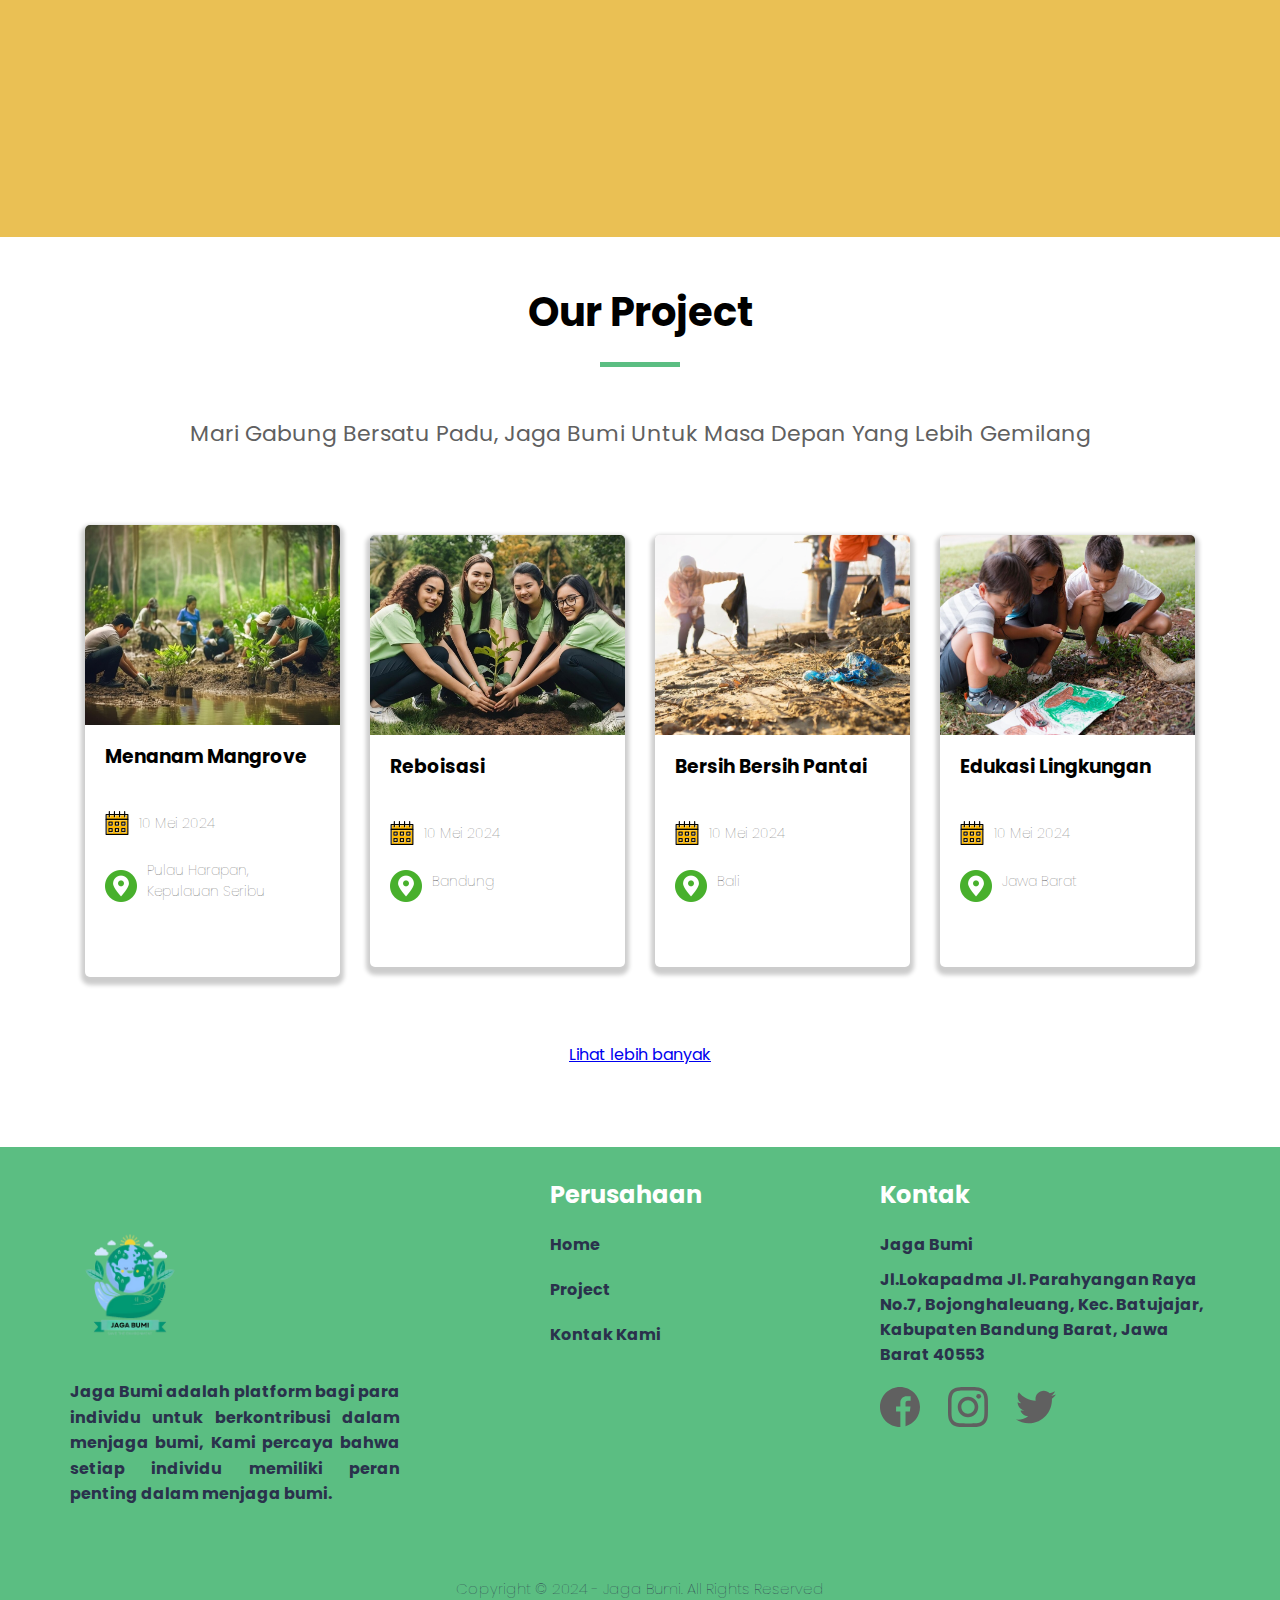
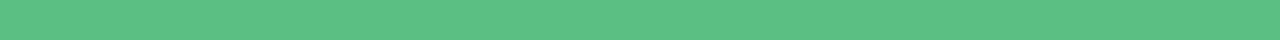
==== commit c1bf6244: "Menambahkan dan memperbaharui" ====
--- a/index.html
+++ b/index.html
@@ -1,276 +1,212 @@
-<!DOCTYPE html>
-<html>
-  <head>
-    <title>Jaga Bumi</title>
-    <meta name="viewport" content="width=device-width, initial-scale=1.0" />
-    <link
-      rel="shortcut icon"
-      href="assets/image/logo.png"
-      type="image/x-icon"
-    />
-    <link rel="stylesheet" type="text/css" href="assets/styles/style.css" />
-    <link rel="preconnect" href="https://fonts.googleapis.com" />
-    <link rel="preconnect" href="https://fonts.gstatic.com" crossorigin />
-    <link rel="preconnect" href="https://fonts.googleapis.com" />
-    <link rel="preconnect" href="https://fonts.gstatic.com" crossorigin />
-    <link
-      href="https://fonts.googleapis.com/css2?family=Poppins:ital,wght@0,400;0,500;0,600;0,700;1,300;1,400;1,500;1,600&display=swap"
-      rel="stylesheet"
-    />
-  </head>
-  <body>
-    <header>
-      <!-- Navigation Bar-->
-      <nav>
-        <div class="header-logo">
-          <a href="index.html">
-            <img
-              src="assets/image/logo.png"
-              alt="Logo"
-              class="logo"
-              width="120px"
-            />
-          </a>
-        </div>
-        <ul class="nav-header">
-          <li class="nav-item active"><a href="index.html">Beranda</a></li>
-          <li class="nav-item"><a href="project.html">Project</a></li>
-          <li class="nav-item"><a href="news.html">Berita</a></li>
-          <li class="nav-item"><a href="contact.html">Kontak</a></li>
-        </ul>
-        <a href="" class="nav-header-responsive">&#9776;</a>
-      </nav>
-
-      <!-- JUMBOTRON -->
-      <div id="jumbotron">
-        <div id="jumbotron-text">
-          <h1>Bersama Kita Bisa Menyelamatkan Bumi dan Indonesia</h1>
-          <p>
-            Jaga Bumi adalah platform bagi para individu untuk berkontribusi
-            dalam menjaga bumi, Kami percaya bahwa setiap individu memiliki
-            peran penting dalam menjaga bumi.
-          </p>
-        </div>
-        <div id="jumbotron-illustration">
-          <img
-            src="assets/image/aside.jpg"
-            alt="gambar-furniture"
-            class="gambar-furniture"
-          />
-        </div>
-      </div>
-    </header>
-    <main>
-      <article id="tentang-kami">
-        <div class="tentang-kami-image"></div>
-        <div class="tentang-kami-description">
-          <h2>Tentang Kami</h2>
-          <p>
-            Kami adalah inisiatif yang berfokus pada pemberdayaan masyarakat
-            untuk bersama-sama menanggulangi perubahan iklim. Kami percaya bahwa
-            dengan gotong royong, kita bisa menciptakan dampak yang nyata dan
-            positif bagi lingkungan
-          </p>
-          <div class="stats">
-            <div>
-              <p class="text-primary stats-header">50+</p>
-              <p class="stats-description">Projects</p>
-            </div>
-            <span class="stats-divider"></span>
-            <div>
-              <p class="text-primary stats-header">1000+</p>
-              <p class="stats-description">volunteer</p>
-            </div>
-          </div>
-        </div>
-      </article>
-      <!-- Our Projects-->
-      <article id="project">
-        <h2>Our Project</h2>
-        <div class="underline"></div>
-        <p>
-          Mari Gabung Bersatu Padu, Jaga Bumi Untuk Masa Depan Yang Lebih
-          Gemilang
-        </p>
-        <div class="project-container">
-          <div class="project-item">
-            <a href="detail.html">
-              <img src="assets/image/tanam-mangrove.jpeg" />
-              <div class="project-description">
-                <h3>Menanam Mangrove</h3>
-                <div class="project-date">
-                  <img src="assets/image/calender-icon.png" alt="" />
-                  <p>10 Mei 2024</p>
-                </div>
-                <div class="project-location">
-                  <img src="assets/image/location.png" alt="" />
-                  <p>Pulau Harapan, Kepulauan Seribu</p>
-                </div>
-              </div>
-            </a>
-          </div>
-          <div class="project-item">
-            <a href="">
-              <img src="assets/image/tanam-hutan.jpeg" />
-              <div class="project-description">
-                <h3>Reboisasi</h3>
-                <div class="project-date">
-                  <img src="assets/image/calender-icon.png" alt="" />
-                  <p>10 Mei 2024</p>
-                </div>
-                <div class="project-location">
-                  <img src="assets/image/location.png" alt="" />
-                  <p>Bandung</p>
-                </div>
-              </div>
-            </a>
-          </div>
-          <div class="project-item">
-            <a href="">
-              <img src="assets/image/bersih-pantai.png" />
-              <div class="project-description">
-                <h3>Bersih Bersih Pantai</h3>
-                <div class="project-date">
-                  <img src="assets/image/calender-icon.png" alt="" />
-                  <p>10 Mei 2024</p>
-                </div>
-                <div class="project-location">
-                  <img src="assets/image/location.png" alt="" />
-                  <p>Bali</p>
-                </div>
-              </div>
-            </a>
-          </div>
-          <div class="project-item">
-            <a href="">
-              <img src="assets/image/edukasi-lingkungan.jpg" />
-              <div class="project-description">
-                <h3>Edukasi Lingkungan</h3>
-                <div class="project-date">
-                  <img src="assets/image/calender-icon.png" alt="" />
-                  <p>10 Mei 2024</p>
-                </div>
-                <div class="project-location">
-                  <img src="assets/image/location.png" alt="" />
-                  <p>Jawa Barat</p>
-                </div>
-              </div>
-            </a>
-          </div>
-        </div>
-        <div class="project-container">
-          <div class="project-item">
-            <a href="">
-              <img src="assets/image/project3.jpg" />
-              <div class="project-description">
-                <h3>Lorem Ipsum</h3>
-                <div class="project-date">
-                  <img src="assets/image/calender-icon.png" alt="" />
-                  <p>10 Mei 2024</p>
-                </div>
-                <div class="project-location">
-                  <img src="assets/image/location.png" alt="" />
-                  <p>Gorontalo</p>
-                </div>
-              </div>
-            </a>
-          </div>
-          <div class="project-item">
-            <a href="">
-              <img src="assets/image/project4.jpg" />
-              <div class="project-description">
-                <h3>Dolor Dolor Sit</h3>
-                <div class="project-date">
-                  <img src="assets/image/calender-icon.png" alt="" />
-                  <p>10 Mei 2024</p>
-                </div>
-                <div class="project-location">
-                  <img src="assets/image/location.png" alt="" />
-                  <p>Bandung</p>
-                </div>
-              </div>
-            </a>
-          </div>
-          <div class="project-item">
-            <a href="">
-              <img src="assets/image/project1.jpg" />
-              <div class="project-description">
-                <h3>Dolor Lorem</h3>
-                <div class="project-date">
-                  <img src="assets/image/calender-icon.png" alt="" />
-                  <p>10 Mei 2024</p>
-                </div>
-                <div class="project-location">
-                  <img src="assets/image/location.png" alt="" />
-                  <p>Bali</p>
-                </div>
-              </div>
-            </a>
-          </div>
-          <div class="project-item">
-            <a href="">
-              <img src="assets/image/project2.jpg" />
-              <div class="project-description">
-                <h3>Sit sit Lorem</h3>
-                <div class="project-date">
-                  <img src="assets/image/calender-icon.png" alt="" />
-                  <p>10 Mei 2024</p>
-                </div>
-                <div class="project-location">
-                  <img src="assets/image/location.png" alt="" />
-                  <p>Jawa Barat</p>
-                </div>
-              </div>
-            </a>
-          </div>
-        </div>
-      </article>
-    </main>
-
-    <!-- Footer -->
-    <footer id="footer">
-      <div class="footer-content">
-        <div class="footer-logo">
-          <img src="assets/image/logo.png" / width="120px" style="margin-top:
-          50px;" rounded>
-          <p>
-            Jaga Bumi adalah platform bagi para individu untuk berkontribusi
-            dalam menjaga bumi, Kami percaya bahwa setiap individu memiliki
-            peran penting dalam menjaga bumi.
-          </p>
-        </div>
-        <div class="footer-menu">
-          <h4 class="text-primary">Perusahaan</h4>
-          <ul>
-            <li class="nav-item"><a href="index.html">Home</a></li>
-            <li class="nav-item"><a href="project.html">Project</a></li>
-            <li class="nav-item"><a href="contact.html">Kontak Kami</a></li>
-          </ul>
-        </div>
-        <div class="footer-kontak">
-          <h4 class="text-primary">Kontak</h4>
-          <p>Jaga Bumi</p>
-          <p>
-            Jl.Lokapadma Jl. Parahyangan Raya No.7, Bojonghaleuang, Kec.
-            Batujajar, Kabupaten Bandung Barat, Jawa Barat 40553
-          </p>
-          <div class="social-media-group">
-            <a href="">
-              <div class="social-media facebook"></div>
-            </a>
-            <a href="">
-              <div class="social-media instagram"></div>
-            </a>
-            <a href="">
-              <div class="social-media twitter"></div>
-            </a>
-          </div>
-        </div>
-      </div>
-      <div class="footer-copyright">
-        <p>Copyright &copy; 2024 - Jaga Bumi. All Rights Reserved</p>
-      </div>
-    </footer>
-    <script src="assets/js/script.js"></script>
-  </body>
-</html>
+<!DOCTYPE html>
+<html>
+  <head>
+    <title>Jaga Bumi</title>
+    <meta name="viewport" content="width=device-width, initial-scale=1.0" />
+    <link
+      rel="shortcut icon"
+      href="assets/image/logo.png"
+      type="image/x-icon"
+    />
+    <link rel="stylesheet" type="text/css" href="assets/styles/style.css" />
+    <link rel="preconnect" href="https://fonts.googleapis.com" />
+    <link rel="preconnect" href="https://fonts.gstatic.com" crossorigin />
+    <link rel="preconnect" href="https://fonts.googleapis.com" />
+    <link rel="preconnect" href="https://fonts.gstatic.com" crossorigin />
+    <link
+      href="https://fonts.googleapis.com/css2?family=Poppins:ital,wght@0,400;0,500;0,600;0,700;1,300;1,400;1,500;1,600&display=swap"
+      rel="stylesheet"
+    />
+  </head>
+  <body>
+    <header>
+      <!-- Navigation Bar-->
+      <nav>
+        <div class="header-logo">
+          <a href="index.html">
+            <img
+              src="assets/image/logo.png"
+              alt="Logo"
+              class="logo"
+              width="120px"
+            />
+          </a>
+        </div>
+        <ul class="nav-header">
+          <li class="nav-item active"><a href="index.html">Beranda</a></li>
+          <li class="nav-item"><a href="project.html">Project</a></li>
+          <li class="nav-item"><a href="news.html">Berita</a></li>
+          <li class="nav-item"><a href="contact.html">Kontak</a></li>
+        </ul>
+        <a href="" class="nav-header-responsive">&#9776;</a>
+      </nav>
+
+      <!-- JUMBOTRON -->
+      <div id="jumbotron">
+        <div id="jumbotron-text">
+          <h1>Bersama Kita Bisa Menyelamatkan Bumi dan Indonesia</h1>
+          <p>
+            Jaga Bumi adalah platform bagi para individu untuk berkontribusi
+            dalam menjaga bumi, Kami percaya bahwa setiap individu memiliki
+            peran penting dalam menjaga bumi.
+          </p>
+        </div>
+        <div id="jumbotron-illustration">
+          <img
+            src="assets/image/aside.jpg"
+            alt="gambar-furniture"
+            class="gambar-furniture"
+          />
+        </div>
+      </div>
+    </header>
+    <main>
+      <article id="tentang-kami">
+        <div class="tentang-kami-image"></div>
+        <div class="tentang-kami-description">
+          <h2>Tentang Kami</h2>
+          <p>
+            Kami adalah inisiatif yang berfokus pada pemberdayaan masyarakat
+            untuk bersama-sama menanggulangi perubahan iklim. Kami percaya bahwa
+            dengan gotong royong, kita bisa menciptakan dampak yang nyata dan
+            positif bagi lingkungan
+          </p>
+          <div class="stats">
+            <div>
+              <p class="text-primary stats-header">50+</p>
+              <p class="stats-description">Projects</p>
+            </div>
+            <span class="stats-divider"></span>
+            <div>
+              <p class="text-primary stats-header">1000+</p>
+              <p class="stats-description">volunteer</p>
+            </div>
+          </div>
+        </div>
+      </article>
+      <!-- Our Projects-->
+      <article id="project">
+        <h2>Our Project</h2>
+        <div class="underline"></div>
+        <p>
+          Mari Gabung Bersatu Padu, Jaga Bumi Untuk Masa Depan Yang Lebih
+          Gemilang
+        </p>
+        <div class="project-container">
+          <div class="project-item">
+            <a href="detail.html">
+              <img src="assets/image/tanam-mangrove.jpeg" />
+              <div class="project-description">
+                <h3>Menanam Mangrove</h3>
+                <div class="project-date">
+                  <img src="assets/image/calender-icon.png" alt="" />
+                  <p>10 Mei 2024</p>
+                </div>
+                <div class="project-location">
+                  <img src="assets/image/location.png" alt="" />
+                  <p>Pulau Harapan, Kepulauan Seribu</p>
+                </div>
+              </div>
+            </a>
+          </div>
+          <div class="project-item">
+            <a href="">
+              <img src="assets/image/tanam-hutan.jpeg" />
+              <div class="project-description">
+                <h3>Reboisasi</h3>
+                <div class="project-date">
+                  <img src="assets/image/calender-icon.png" alt="" />
+                  <p>10 Mei 2024</p>
+                </div>
+                <div class="project-location">
+                  <img src="assets/image/location.png" alt="" />
+                  <p>Bandung</p>
+                </div>
+              </div>
+            </a>
+          </div>
+          <div class="project-item">
+            <a href="">
+              <img src="assets/image/bersih-pantai.png" />
+              <div class="project-description">
+                <h3>Bersih Bersih Pantai</h3>
+                <div class="project-date">
+                  <img src="assets/image/calender-icon.png" alt="" />
+                  <p>10 Mei 2024</p>
+                </div>
+                <div class="project-location">
+                  <img src="assets/image/location.png" alt="" />
+                  <p>Bali</p>
+                </div>
+              </div>
+            </a>
+          </div>
+          <div class="project-item">
+            <a href="">
+              <img src="assets/image/edukasi-lingkungan.jpg" />
+              <div class="project-description">
+                <h3>Edukasi Lingkungan</h3>
+                <div class="project-date">
+                  <img src="assets/image/calender-icon.png" alt="" />
+                  <p>10 Mei 2024</p>
+                </div>
+                <div class="project-location">
+                  <img src="assets/image/location.png" alt="" />
+                  <p>Jawa Barat</p>
+                </div>
+              </div>
+            </a>
+          </div>
+        </div>
+        <a href="project.html" class="btn-hijau">Lihat lebih banyak</a>
+      </article>
+      
+    </main>
+
+    <!-- Footer -->
+    <footer id="footer">
+      <div class="footer-content">
+        <div class="footer-logo">
+          <img src="assets/image/logo.png" / width="120px" style="margin-top:
+          50px;" rounded>
+          <p>
+            Jaga Bumi adalah platform bagi para individu untuk berkontribusi
+            dalam menjaga bumi, Kami percaya bahwa setiap individu memiliki
+            peran penting dalam menjaga bumi.
+          </p>
+        </div>
+        <div class="footer-menu">
+          <h4 class="text-primary">Perusahaan</h4>
+          <ul>
+            <li class="nav-item"><a href="index.html">Home</a></li>
+            <li class="nav-item"><a href="project.html">Project</a></li>
+            <li class="nav-item"><a href="contact.html">Kontak Kami</a></li>
+          </ul>
+        </div>
+        <div class="footer-kontak">
+          <h4 class="text-primary">Kontak</h4>
+          <p>Jaga Bumi</p>
+          <p>
+            Jl.Lokapadma Jl. Parahyangan Raya No.7, Bojonghaleuang, Kec.
+            Batujajar, Kabupaten Bandung Barat, Jawa Barat 40553
+          </p>
+          <div class="social-media-group">
+            <a href="">
+              <div class="social-media facebook"></div>
+            </a>
+            <a href="">
+              <div class="social-media instagram"></div>
+            </a>
+            <a href="">
+              <div class="social-media twitter"></div>
+            </a>
+          </div>
+        </div>
+      </div>
+      <div class="footer-copyright">
+        <p>Copyright &copy; 2024 - Jaga Bumi. All Rights Reserved</p>
+      </div>
+    </footer>
+    <script src="assets/js/script.js"></script>
+  </body>
+</html>
--- a/assets/styles/style.css
+++ b/assets/styles/style.css
@@ -37,6 +37,11 @@
 
 .header-logo {
   flex-grow: 1;
+}
+
+.header-logo img {
+  width: 100px;
+  height: auto;
 }
 
 nav > .nav-header {
@@ -60,7 +65,7 @@
   background-color: #5bbe82;
   color: black;
   font-size: 20px;
-  font-weight: bold;
+  font-weight: 600;
   text-decoration: none;
   padding-bottom: 5px;
 }
